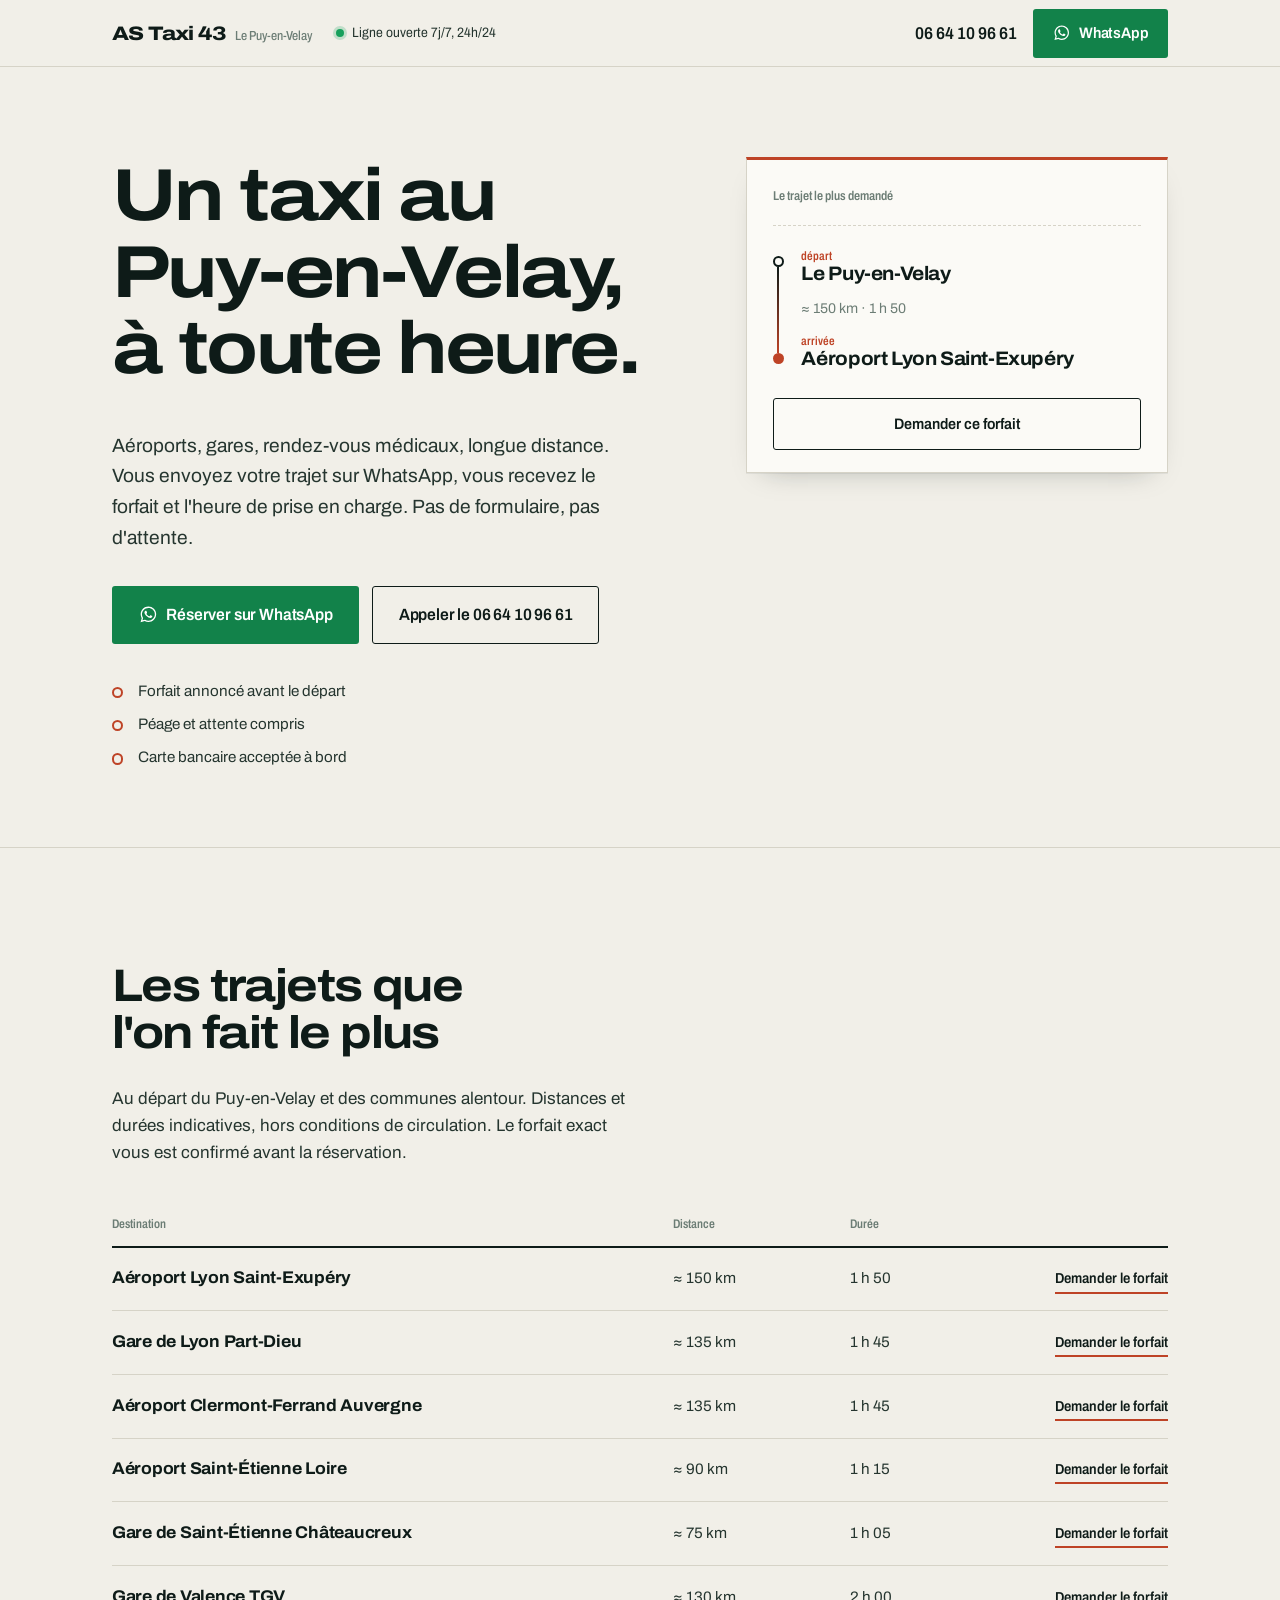
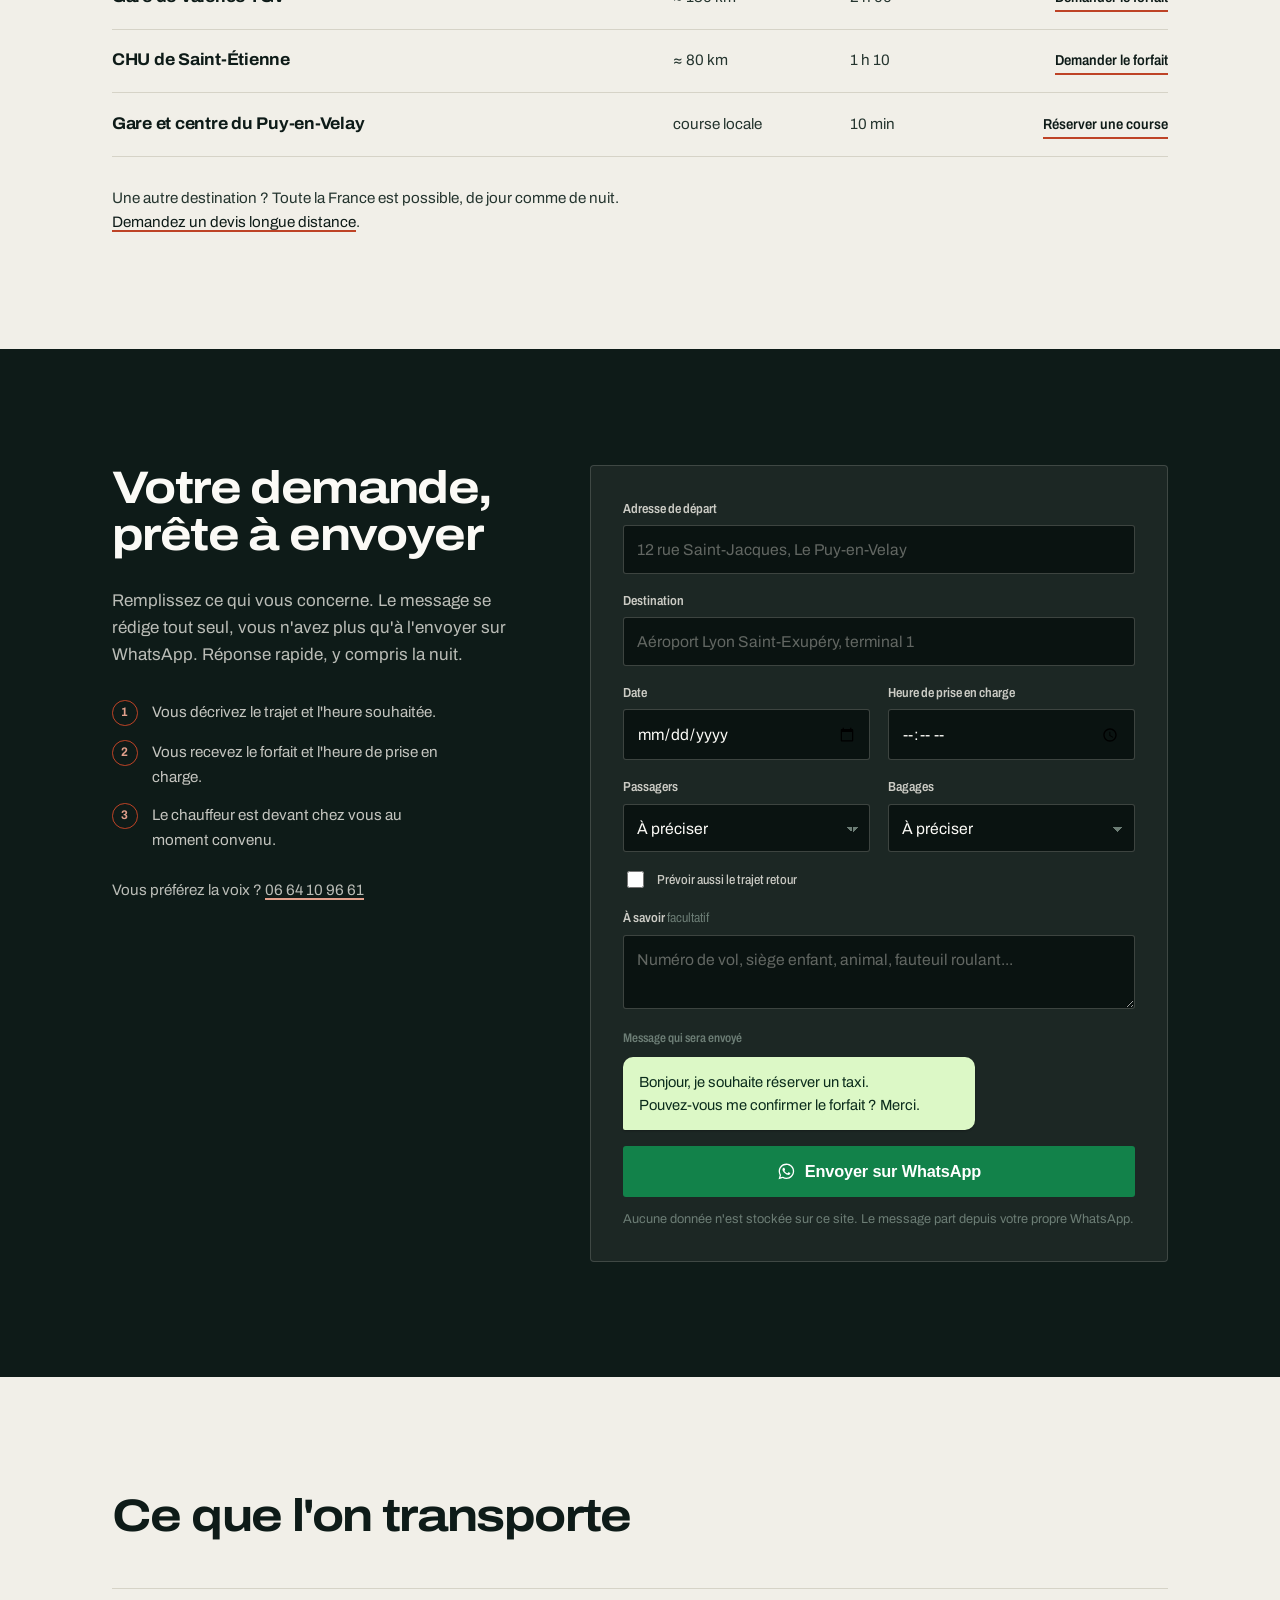
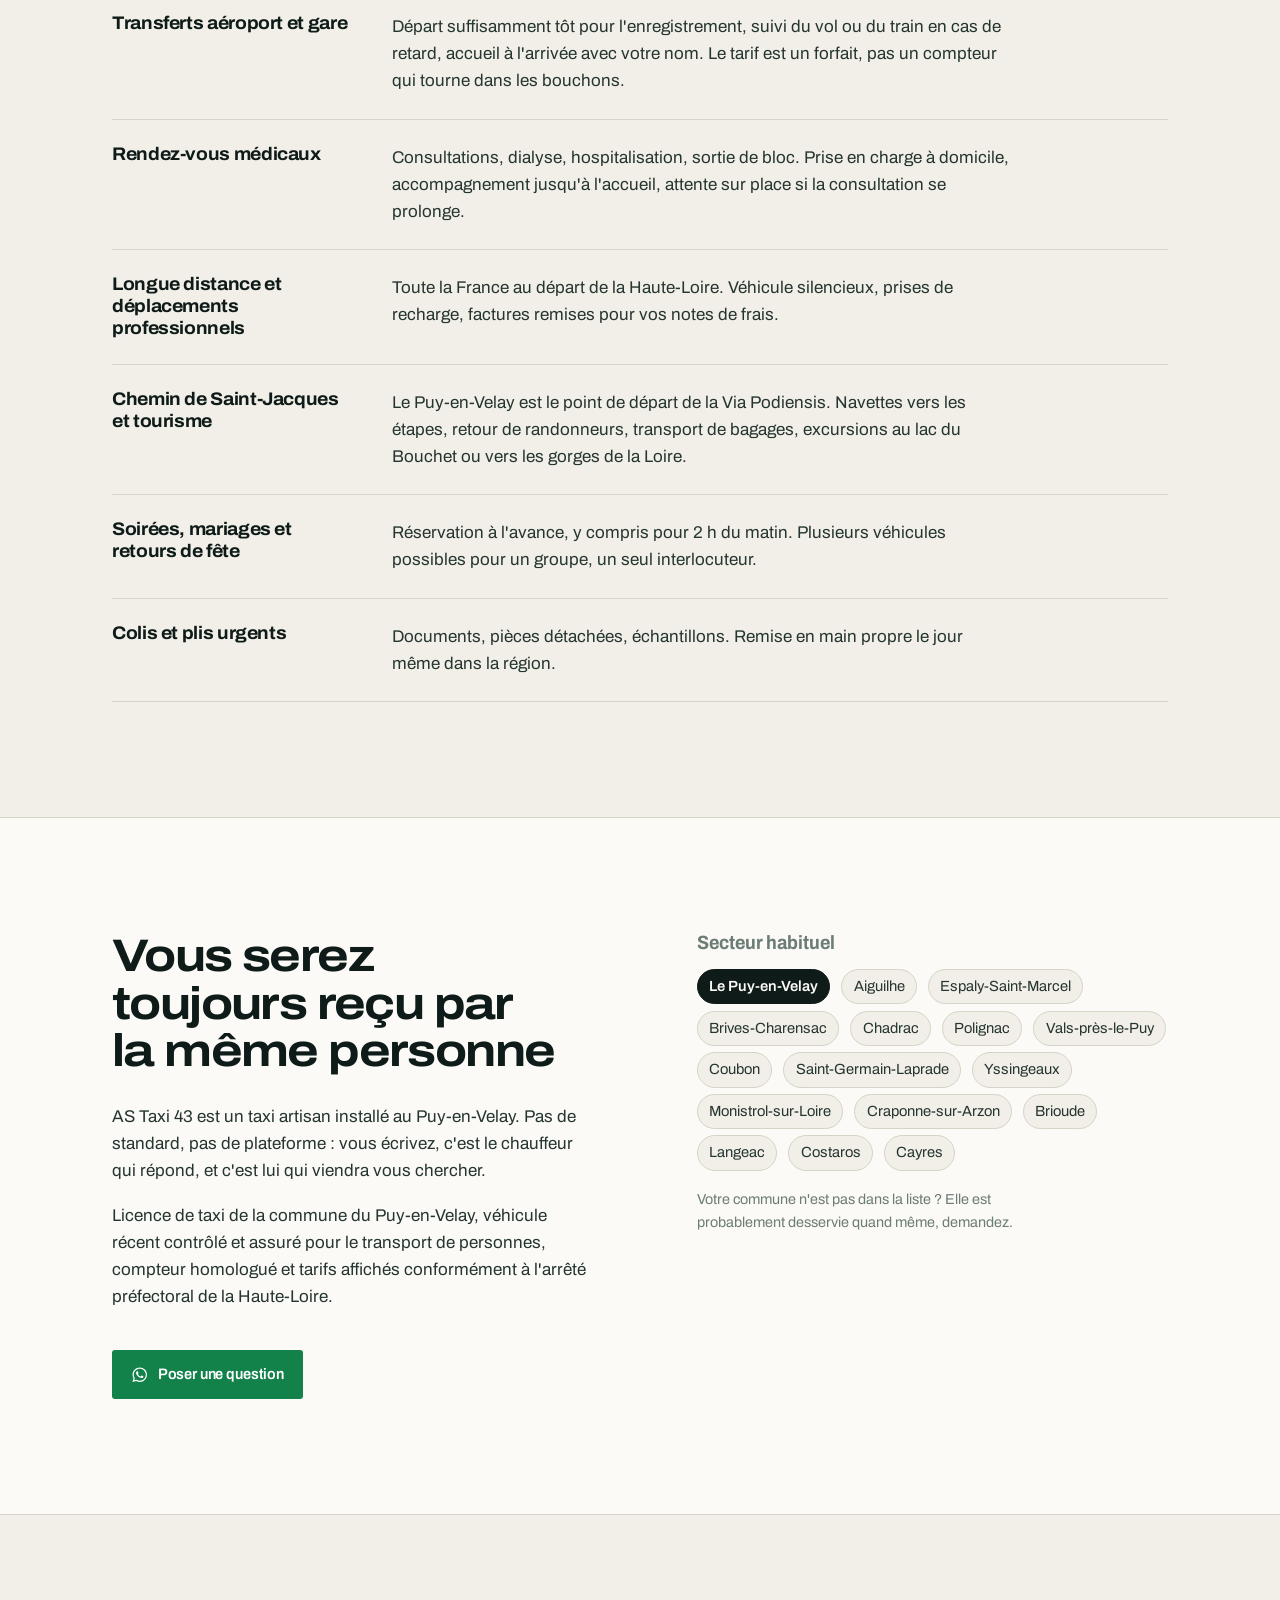
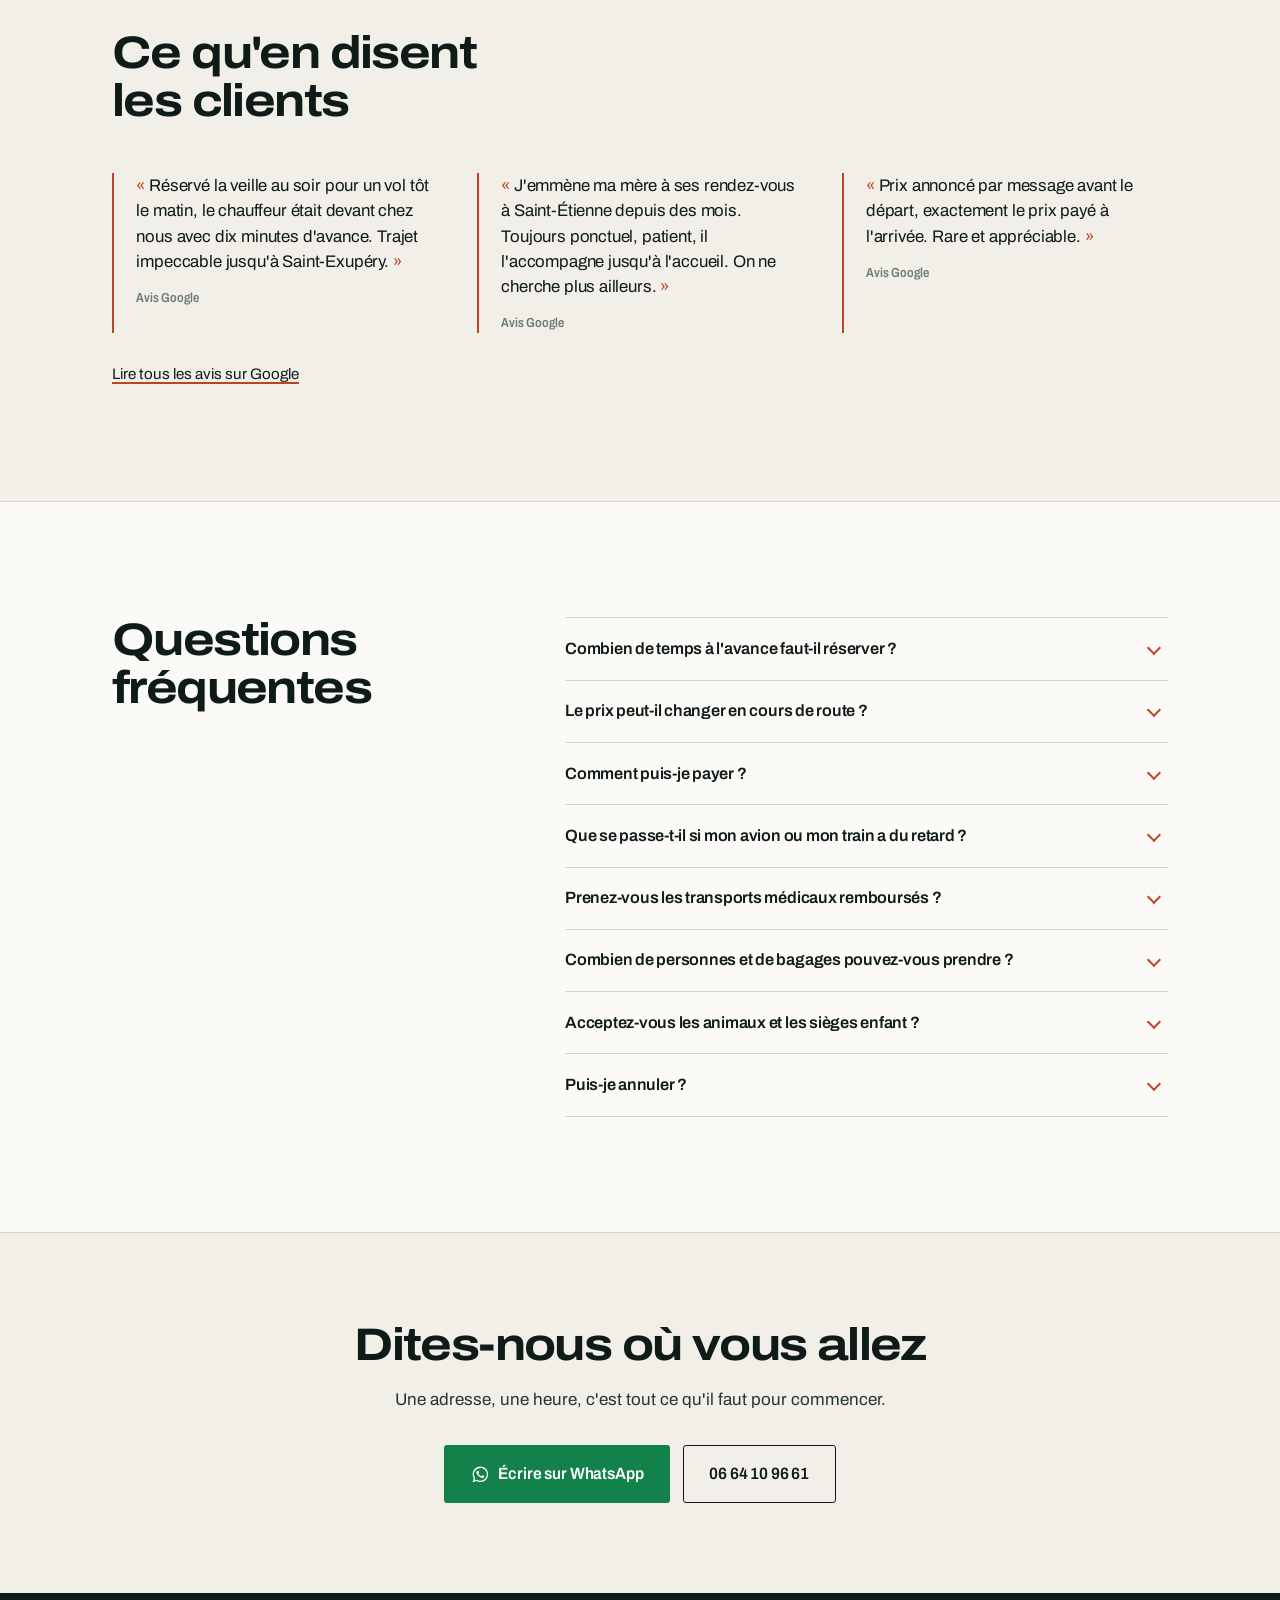
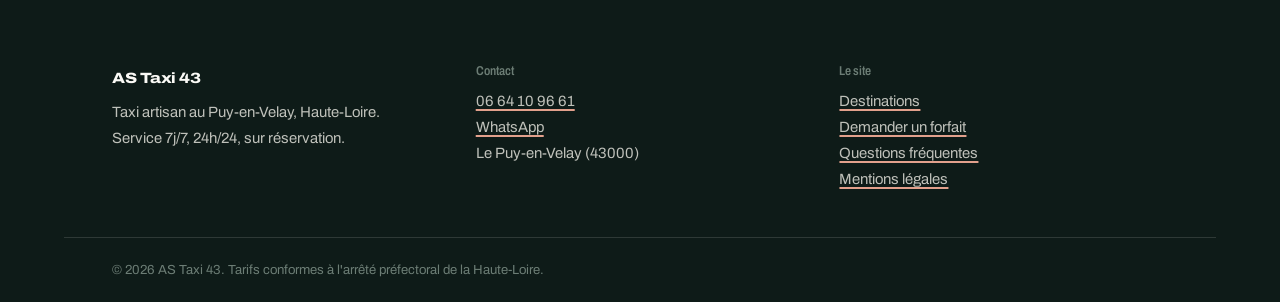
==== index.html @ d82f571a "Landing page AS Taxi 43, réservation WhatsApp Page statique unique en français pour un taxi artisan " ====
<!doctype html>
<html lang="fr">
<head>
<meta charset="utf-8">
<meta name="viewport" content="width=device-width, initial-scale=1">
<title>AS Taxi 43 · Taxi au Puy-en-Velay 7j/7 · Aéroports, gares, longue distance</title>
<meta name="description" content="Taxi au Puy-en-Velay et en Haute-Loire, 7j/7 24h/24. Transferts aéroport Lyon Saint-Exupéry et Clermont, gares, rendez-vous médicaux, longue distance. Forfait annoncé avant le départ. Réservation sur WhatsApp au 06 64 10 96 61.">
<link rel="canonical" href="https://lucaszimmermann.github.io/as-taxi-43/">
<meta name="theme-color" content="#101C1A">
<meta name="robots" content="index,follow">
<meta name="geo.region" content="FR-43">
<meta name="geo.placename" content="Le Puy-en-Velay">

<meta property="og:type" content="website">
<meta property="og:locale" content="fr_FR">
<meta property="og:site_name" content="AS Taxi 43">
<meta property="og:title" content="AS Taxi 43 · Taxi au Puy-en-Velay, 7j/7, jour et nuit">
<meta property="og:description" content="Aéroports, gares, rendez-vous médicaux, longue distance. Forfait annoncé avant le départ, réponse sur WhatsApp en quelques minutes.">
<meta property="og:url" content="https://lucaszimmermann.github.io/as-taxi-43/">
<meta property="og:image" content="https://lucaszimmermann.github.io/as-taxi-43/assets/og.png">
<meta name="twitter:card" content="summary_large_image">

<link rel="icon" href="assets/favicon.svg" type="image/svg+xml">
<link rel="apple-touch-icon" href="assets/favicon.svg">

<link rel="preconnect" href="https://fonts.googleapis.com">
<link rel="preconnect" href="https://fonts.gstatic.com" crossorigin>
<link href="https://fonts.googleapis.com/css2?family=Archivo:ital,wdth,wght@0,62..125,300..800;1,62..125,300..800&display=swap" rel="stylesheet">
<link rel="stylesheet" href="styles.css">
</head>
<body>
<a class="skip" href="#principal">Aller au contenu</a>

<header class="bandeau">
  <div class="enveloppe bandeau__grille">
    <a class="marque" href="#principal">
      <span class="marque__nom">AS&nbsp;Taxi&nbsp;43</span>
      <span class="marque__lieu">Le Puy-en-Velay</span>
    </a>
    <p class="bandeau__dispo"><span class="pastille" aria-hidden="true"></span>Ligne ouverte 7j/7, 24h/24</p>
    <nav class="bandeau__liens" aria-label="Raccourcis">
      <a class="lien-tel" href="tel:+33664109661">06&nbsp;64&nbsp;10&nbsp;96&nbsp;61</a>
      <a class="bouton bouton--whats" data-wa="Bonjour, je souhaite réserver un taxi au départ du Puy-en-Velay." href="https://wa.me/33664109661">
        <svg class="ico-wa" viewBox="0 0 24 24" aria-hidden="true"><path d="M12.04 2C6.58 2 2.13 6.45 2.13 11.91c0 1.75.46 3.46 1.32 4.96L2 22l5.25-1.38a9.9 9.9 0 0 0 4.79 1.22h.01c5.46 0 9.91-4.45 9.91-9.91 0-2.65-1.03-5.14-2.9-7.01A9.82 9.82 0 0 0 12.04 2Zm0 18.15h-.01a8.2 8.2 0 0 1-4.19-1.15l-.3-.18-3.12.82.83-3.04-.2-.31a8.2 8.2 0 0 1-1.26-4.38c0-4.54 3.7-8.23 8.25-8.23 2.2 0 4.27.86 5.83 2.41a8.19 8.19 0 0 1 2.41 5.83c0 4.54-3.7 8.23-8.24 8.23Zm4.52-6.16c-.25-.13-1.47-.72-1.69-.8-.23-.09-.39-.13-.56.12-.16.25-.64.8-.79.97-.14.16-.29.19-.54.06-.25-.12-1.05-.39-2-1.23a7.5 7.5 0 0 1-1.38-1.72c-.15-.25-.02-.38.11-.5.11-.11.25-.29.37-.44.13-.15.17-.25.25-.42.08-.16.04-.31-.02-.44-.06-.12-.56-1.35-.77-1.85-.2-.48-.41-.42-.56-.43h-.48c-.16 0-.43.06-.65.31-.23.25-.86.84-.86 2.05s.88 2.38 1 2.54c.12.17 1.73 2.64 4.19 3.7.59.26 1.04.41 1.4.52.59.19 1.12.16 1.54.1.47-.07 1.47-.6 1.67-1.18.21-.58.21-1.07.15-1.18-.06-.11-.23-.17-.48-.29Z"/></svg>
        WhatsApp
      </a>
    </nav>
  </div>
</header>

<main id="principal">

  <!-- ══ Hero ══ -->
  <section class="hero">
    <div class="enveloppe hero__grille">
      <div class="hero__texte">
        <h1>Un taxi au Puy-en-Velay,<br>à toute heure.</h1>
        <p class="hero__accroche">
          Aéroports, gares, rendez-vous médicaux, longue distance. Vous envoyez votre trajet
          sur WhatsApp, vous recevez le forfait et l'heure de prise en charge. Pas de formulaire,
          pas d'attente.
        </p>
        <div class="hero__actions">
          <a class="bouton bouton--whats bouton--grand" data-wa="Bonjour, je souhaite réserver un taxi au départ du Puy-en-Velay." href="https://wa.me/33664109661">
            <svg class="ico-wa" viewBox="0 0 24 24" aria-hidden="true"><use href="#wa"/></svg>
            Réserver sur WhatsApp
          </a>
          <a class="bouton bouton--creux bouton--grand" href="tel:+33664109661">Appeler le 06 64 10 96 61</a>
        </div>
        <ul class="garanties">
          <li>Forfait annoncé avant le départ</li>
          <li>Péage et attente compris</li>
          <li>Carte bancaire acceptée à bord</li>
        </ul>
      </div>

      <figure class="fiche" aria-label="Exemples de trajets au départ du Puy-en-Velay">
        <figcaption class="fiche__entete">Le trajet le plus demandé</figcaption>
        <div class="itineraire">
          <div class="itineraire__ligne" aria-hidden="true">
            <span class="noeud noeud--depart"></span>
            <span class="trace"></span>
            <span class="noeud noeud--arrivee"></span>
          </div>
          <div class="itineraire__texte">
            <p class="etape"><span class="etape__role">départ</span><span class="etape__lieu">Le Puy-en-Velay</span></p>
            <p class="etape etape--mesure" id="fiche-mesure">≈ 150 km · 1 h 50</p>
            <p class="etape"><span class="etape__role">arrivée</span><span class="etape__lieu" id="fiche-arrivee">Aéroport Lyon Saint-Exupéry</span></p>
          </div>
        </div>
        <a class="fiche__action" id="fiche-cta" data-wa="Bonjour, je souhaite un forfait taxi : Le Puy-en-Velay vers Aéroport Lyon Saint-Exupéry." href="https://wa.me/33664109661">Demander ce forfait</a>
      </figure>
    </div>
  </section>

  <!-- ══ Destinations ══ -->
  <section class="section section--destinations" id="destinations">
    <div class="enveloppe">
      <div class="section__entete">
        <h2>Les trajets que l'on fait le plus</h2>
        <p>Au départ du Puy-en-Velay et des communes alentour. Distances et durées indicatives, hors conditions de circulation. Le forfait exact vous est confirmé avant la réservation.</p>
      </div>

      <table class="tarifs">
        <caption class="visuellement-cache">Destinations desservies, distance, durée et demande de forfait</caption>
        <thead>
          <tr><th scope="col">Destination</th><th scope="col">Distance</th><th scope="col">Durée</th><th scope="col"><span class="visuellement-cache">Réserver</span></th></tr>
        </thead>
        <tbody>
          <tr><th scope="row">Aéroport Lyon Saint-Exupéry</th><td>≈ 150 km</td><td>1 h 50</td><td><a class="lien-forfait" data-wa="Bonjour, je souhaite un forfait taxi : Le Puy-en-Velay vers Aéroport Lyon Saint-Exupéry." href="https://wa.me/33664109661">Demander le forfait</a></td></tr>
          <tr><th scope="row">Gare de Lyon Part-Dieu</th><td>≈ 135 km</td><td>1 h 45</td><td><a class="lien-forfait" data-wa="Bonjour, je souhaite un forfait taxi : Le Puy-en-Velay vers Gare de Lyon Part-Dieu." href="https://wa.me/33664109661">Demander le forfait</a></td></tr>
          <tr><th scope="row">Aéroport Clermont-Ferrand Auvergne</th><td>≈ 135 km</td><td>1 h 45</td><td><a class="lien-forfait" data-wa="Bonjour, je souhaite un forfait taxi : Le Puy-en-Velay vers Aéroport Clermont-Ferrand Auvergne." href="https://wa.me/33664109661">Demander le forfait</a></td></tr>
          <tr><th scope="row">Aéroport Saint-Étienne Loire</th><td>≈ 90 km</td><td>1 h 15</td><td><a class="lien-forfait" data-wa="Bonjour, je souhaite un forfait taxi : Le Puy-en-Velay vers Aéroport Saint-Étienne Loire." href="https://wa.me/33664109661">Demander le forfait</a></td></tr>
          <tr><th scope="row">Gare de Saint-Étienne Châteaucreux</th><td>≈ 75 km</td><td>1 h 05</td><td><a class="lien-forfait" data-wa="Bonjour, je souhaite un forfait taxi : Le Puy-en-Velay vers Gare de Saint-Étienne Châteaucreux." href="https://wa.me/33664109661">Demander le forfait</a></td></tr>
          <tr><th scope="row">Gare de Valence TGV</th><td>≈ 130 km</td><td>2 h 00</td><td><a class="lien-forfait" data-wa="Bonjour, je souhaite un forfait taxi : Le Puy-en-Velay vers Gare de Valence TGV." href="https://wa.me/33664109661">Demander le forfait</a></td></tr>
          <tr><th scope="row">CHU de Saint-Étienne</th><td>≈ 80 km</td><td>1 h 10</td><td><a class="lien-forfait" data-wa="Bonjour, je souhaite un forfait taxi : Le Puy-en-Velay vers le CHU de Saint-Étienne." href="https://wa.me/33664109661">Demander le forfait</a></td></tr>
          <tr><th scope="row">Gare et centre du Puy-en-Velay</th><td>course locale</td><td>10 min</td><td><a class="lien-forfait" data-wa="Bonjour, je souhaite un taxi pour une course dans Le Puy-en-Velay." href="https://wa.me/33664109661">Réserver une course</a></td></tr>
        </tbody>
      </table>

      <p class="note">Une autre destination ? Toute la France est possible, de jour comme de nuit.
        <a class="lien-texte" data-wa="Bonjour, je souhaite un devis pour un trajet longue distance au départ du Puy-en-Velay." href="https://wa.me/33664109661">Demandez un devis longue distance</a>.
      </p>
    </div>
  </section>

  <!-- ══ Devis WhatsApp ══ -->
  <section class="section section--devis" id="devis">
    <div class="enveloppe devis__grille">
      <div class="devis__intro">
        <h2>Votre demande, prête à envoyer</h2>
        <p>Remplissez ce qui vous concerne. Le message se rédige tout seul, vous n'avez plus qu'à l'envoyer sur WhatsApp. Réponse rapide, y compris la nuit.</p>
        <ol class="etapes">
          <li><span class="etapes__rang">1</span>Vous décrivez le trajet et l'heure souhaitée.</li>
          <li><span class="etapes__rang">2</span>Vous recevez le forfait et l'heure de prise en charge.</li>
          <li><span class="etapes__rang">3</span>Le chauffeur est devant chez vous au moment convenu.</li>
        </ol>
        <p class="devis__replique">Vous préférez la voix ? <a class="lien-texte lien-texte--clair" href="tel:+33664109661">06 64 10 96 61</a></p>
      </div>

      <form class="devis" id="devis-form" novalidate>
        <div class="champ">
          <label for="depart">Adresse de départ</label>
          <input id="depart" name="depart" type="text" autocomplete="street-address" placeholder="12 rue Saint-Jacques, Le Puy-en-Velay">
        </div>
        <div class="champ">
          <label for="arrivee">Destination</label>
          <input id="arrivee" name="arrivee" type="text" placeholder="Aéroport Lyon Saint-Exupéry, terminal 1">
        </div>
        <div class="champ champ--moitie">
          <label for="date">Date</label>
          <input id="date" name="date" type="date">
        </div>
        <div class="champ champ--moitie">
          <label for="heure">Heure de prise en charge</label>
          <input id="heure" name="heure" type="time">
        </div>
        <div class="champ champ--moitie">
          <label for="passagers">Passagers</label>
          <select id="passagers" name="passagers">
            <option value="">À préciser</option>
            <option>1</option><option>2</option><option>3</option>
            <option>4</option><option>5</option><option>6</option><option>7 et plus</option>
          </select>
        </div>
        <div class="champ champ--moitie">
          <label for="bagages">Bagages</label>
          <select id="bagages" name="bagages">
            <option value="">À préciser</option>
            <option>Aucun</option>
            <option>1 à 2 valises</option>
            <option>3 valises ou plus</option>
            <option>Bagages volumineux</option>
          </select>
        </div>
        <div class="champ champ--case">
          <input id="retour" name="retour" type="checkbox">
          <label for="retour">Prévoir aussi le trajet retour</label>
        </div>
        <div class="champ">
          <label for="notes">À savoir <span class="champ__aide">facultatif</span></label>
          <textarea id="notes" name="notes" rows="2" placeholder="Numéro de vol, siège enfant, animal, fauteuil roulant..."></textarea>
        </div>

        <div class="apercu" aria-live="polite">
          <p class="apercu__titre">Message qui sera envoyé</p>
          <p class="bulle" id="apercu-texte"></p>
        </div>

        <button class="bouton bouton--whats bouton--grand bouton--pleine" type="submit">
          <svg class="ico-wa" viewBox="0 0 24 24" aria-hidden="true"><use href="#wa"/></svg>
          Envoyer sur WhatsApp
        </button>
        <p class="devis__mention">Aucune donnée n'est stockée sur ce site. Le message part depuis votre propre WhatsApp.</p>
      </form>
    </div>
  </section>

  <!-- ══ Services ══ -->
  <section class="section section--services" id="services">
    <div class="enveloppe">
      <div class="section__entete">
        <h2>Ce que l'on transporte</h2>
      </div>
      <dl class="services">
        <div class="service">
          <dt>Transferts aéroport et gare</dt>
          <dd>Départ suffisamment tôt pour l'enregistrement, suivi du vol ou du train en cas de retard, accueil à l'arrivée avec votre nom. Le tarif est un forfait, pas un compteur qui tourne dans les bouchons.</dd>
        </div>
        <div class="service">
          <dt>Rendez-vous médicaux</dt>
          <dd>Consultations, dialyse, hospitalisation, sortie de bloc. Prise en charge à domicile, accompagnement jusqu'à l'accueil, attente sur place si la consultation se prolonge.</dd>
        </div>
        <div class="service">
          <dt>Longue distance et déplacements professionnels</dt>
          <dd>Toute la France au départ de la Haute-Loire. Véhicule silencieux, prises de recharge, factures remises pour vos notes de frais.</dd>
        </div>
        <div class="service">
          <dt>Chemin de Saint-Jacques et tourisme</dt>
          <dd>Le Puy-en-Velay est le point de départ de la Via Podiensis. Navettes vers les étapes, retour de randonneurs, transport de bagages, excursions au lac du Bouchet ou vers les gorges de la Loire.</dd>
        </div>
        <div class="service">
          <dt>Soirées, mariages et retours de fête</dt>
          <dd>Réservation à l'avance, y compris pour 2 h du matin. Plusieurs véhicules possibles pour un groupe, un seul interlocuteur.</dd>
        </div>
        <div class="service">
          <dt>Colis et plis urgents</dt>
          <dd>Documents, pièces détachées, échantillons. Remise en main propre le jour même dans la région.</dd>
        </div>
      </dl>
    </div>
  </section>

  <!-- ══ Chauffeur + zone ══ -->
  <section class="section section--chauffeur" id="chauffeur">
    <div class="enveloppe chauffeur__grille">
      <div class="chauffeur__mot">
        <h2>Vous serez toujours reçu par la même personne</h2>
        <p>AS Taxi 43 est un taxi artisan installé au Puy-en-Velay. Pas de standard, pas de plateforme :
          vous écrivez, c'est le chauffeur qui répond, et c'est lui qui viendra vous chercher.</p>
        <p>Licence de taxi de la commune du Puy-en-Velay, véhicule récent contrôlé et assuré pour le transport de personnes,
          compteur homologué et tarifs affichés conformément à l'arrêté préfectoral de la Haute-Loire.</p>
        <a class="bouton bouton--whats" data-wa="Bonjour, j'aurais une question avant de réserver." href="https://wa.me/33664109661">
          <svg class="ico-wa" viewBox="0 0 24 24" aria-hidden="true"><use href="#wa"/></svg>
          Poser une question
        </a>
      </div>

      <div class="zone">
        <h3>Secteur habituel</h3>
        <ul class="communes">
          <li class="communes__pivot">Le Puy-en-Velay</li>
          <li>Aiguilhe</li><li>Espaly-Saint-Marcel</li><li>Brives-Charensac</li>
          <li>Chadrac</li><li>Polignac</li><li>Vals-près-le-Puy</li>
          <li>Coubon</li><li>Saint-Germain-Laprade</li><li>Yssingeaux</li>
          <li>Monistrol-sur-Loire</li><li>Craponne-sur-Arzon</li><li>Brioude</li>
          <li>Langeac</li><li>Costaros</li><li>Cayres</li>
        </ul>
        <p class="zone__note">Votre commune n'est pas dans la liste ? Elle est probablement desservie quand même, demandez.</p>
      </div>
    </div>
  </section>

  <!-- ══ Avis ══ -->
  <section class="section section--avis" id="avis">
    <div class="enveloppe">
      <div class="section__entete">
        <h2>Ce qu'en disent les clients</h2>
      </div>
      <!-- À REMPLACER : recopiez ici de vrais avis Google, mot pour mot, avec le prénom de l'auteur. -->
      <ul class="avis">
        <li class="avis__item">
          <blockquote>Réservé la veille au soir pour un vol tôt le matin, le chauffeur était devant chez nous avec dix minutes d'avance. Trajet impeccable jusqu'à Saint-Exupéry.</blockquote>
          <p class="avis__auteur">Avis Google</p>
        </li>
        <li class="avis__item">
          <blockquote>J'emmène ma mère à ses rendez-vous à Saint-Étienne depuis des mois. Toujours ponctuel, patient, il l'accompagne jusqu'à l'accueil. On ne cherche plus ailleurs.</blockquote>
          <p class="avis__auteur">Avis Google</p>
        </li>
        <li class="avis__item">
          <blockquote>Prix annoncé par message avant le départ, exactement le prix payé à l'arrivée. Rare et appréciable.</blockquote>
          <p class="avis__auteur">Avis Google</p>
        </li>
      </ul>
      <p class="note"><a class="lien-texte" href="https://share.google/oMdZhiITsTTqh6jWc" rel="noopener">Lire tous les avis sur Google</a></p>
    </div>
  </section>

  <!-- ══ FAQ ══ -->
  <section class="section section--faq" id="faq">
    <div class="enveloppe faq__grille">
      <div class="section__entete">
        <h2>Questions fréquentes</h2>
      </div>
      <div class="faq">
        <details>
          <summary>Combien de temps à l'avance faut-il réserver ?</summary>
          <p>Pour une course locale, souvent quelques minutes suffisent. Pour un aéroport, une gare ou un départ avant 6 h, réservez la veille : cela garantit le véhicule et permet de caler l'heure de départ sur votre vol.</p>
        </details>
        <details>
          <summary>Le prix peut-il changer en cours de route ?</summary>
          <p>Non. Le forfait annoncé avant le départ comprend le trajet, les péages et l'approche. Seul un changement de destination demandé pendant la course modifie le montant, et il vous est annoncé sur le moment.</p>
        </details>
        <details>
          <summary>Comment puis-je payer ?</summary>
          <p>Carte bancaire à bord, espèces ou virement. Une facture vous est remise sur simple demande, au nom de votre entreprise si besoin.</p>
        </details>
        <details>
          <summary>Que se passe-t-il si mon avion ou mon train a du retard ?</summary>
          <p>Donnez votre numéro de vol ou de train au moment de la réservation. L'horaire réel est suivi et la prise en charge est décalée sans frais supplémentaires.</p>
        </details>
        <details>
          <summary>Prenez-vous les transports médicaux remboursés ?</summary>
          <!-- À VÉRIFIER : ne conservez ce bloc que si vous êtes bien conventionné CPAM. -->
          <p>Les trajets sur prescription médicale sont assurés. Préparez votre bon de transport et votre carte Vitale, ils sont récupérés au moment de la prise en charge.</p>
        </details>
        <details>
          <summary>Combien de personnes et de bagages pouvez-vous prendre ?</summary>
          <p>Jusqu'à 4 passagers avec leurs valises dans le véhicule habituel. Au-delà, un second véhicule est organisé : indiquez le nombre exact de personnes dans votre message.</p>
        </details>
        <details>
          <summary>Acceptez-vous les animaux et les sièges enfant ?</summary>
          <p>Oui pour les deux. Signalez-le à la réservation pour que le siège adapté soit installé avant votre prise en charge.</p>
        </details>
        <details>
          <summary>Puis-je annuler ?</summary>
          <p>Oui, sans frais, tant que le véhicule n'est pas parti vous chercher. Un message sur WhatsApp suffit.</p>
        </details>
      </div>
    </div>
  </section>

  <!-- ══ Rappel final ══ -->
  <section class="section section--final">
    <div class="enveloppe final">
      <h2>Dites-nous où vous allez</h2>
      <p>Une adresse, une heure, c'est tout ce qu'il faut pour commencer.</p>
      <div class="hero__actions hero__actions--centre">
        <a class="bouton bouton--whats bouton--grand" data-wa="Bonjour, je souhaite réserver un taxi au départ du Puy-en-Velay." href="https://wa.me/33664109661">
          <svg class="ico-wa" viewBox="0 0 24 24" aria-hidden="true"><use href="#wa"/></svg>
          Écrire sur WhatsApp
        </a>
        <a class="bouton bouton--creux bouton--grand" href="tel:+33664109661">06 64 10 96 61</a>
      </div>
    </div>
  </section>
</main>

<footer class="pied">
  <div class="enveloppe pied__grille">
    <div>
      <p class="marque__nom marque__nom--pied">AS Taxi 43</p>
      <p>Taxi artisan au Puy-en-Velay, Haute-Loire.<br>Service 7j/7, 24h/24, sur réservation.</p>
    </div>
    <div>
      <h2 class="pied__titre">Contact</h2>
      <p>
        <a class="lien-texte lien-texte--clair" href="tel:+33664109661">06 64 10 96 61</a><br>
        <a class="lien-texte lien-texte--clair" data-wa="Bonjour, je souhaite réserver un taxi au départ du Puy-en-Velay." href="https://wa.me/33664109661">WhatsApp</a><br>
        <!-- À COMPLÉTER : adresse de stationnement exacte -->
        Le Puy-en-Velay (43000)
      </p>
    </div>
    <div>
      <h2 class="pied__titre">Le site</h2>
      <p>
        <a class="lien-texte lien-texte--clair" href="#destinations">Destinations</a><br>
        <a class="lien-texte lien-texte--clair" href="#devis">Demander un forfait</a><br>
        <a class="lien-texte lien-texte--clair" href="#faq">Questions fréquentes</a><br>
        <a class="lien-texte lien-texte--clair" href="mentions-legales.html">Mentions légales</a>
      </p>
    </div>
  </div>
  <div class="enveloppe pied__bas">
    <p>© <span id="annee">2026</span> AS Taxi 43. Tarifs conformes à l'arrêté préfectoral de la Haute-Loire.</p>
  </div>
</footer>

<div class="barre-mobile">
  <a class="barre-mobile__action barre-mobile__action--tel" href="tel:+33664109661">Appeler</a>
  <a class="barre-mobile__action barre-mobile__action--wa" data-wa="Bonjour, je souhaite réserver un taxi au départ du Puy-en-Velay." href="https://wa.me/33664109661">
    <svg class="ico-wa" viewBox="0 0 24 24" aria-hidden="true"><use href="#wa"/></svg>
    Réserver sur WhatsApp
  </a>
</div>

<svg width="0" height="0" style="position:absolute" aria-hidden="true" focusable="false"><symbol id="wa" viewBox="0 0 24 24"><path d="M12.04 2C6.58 2 2.13 6.45 2.13 11.91c0 1.75.46 3.46 1.32 4.96L2 22l5.25-1.38a9.9 9.9 0 0 0 4.79 1.22h.01c5.46 0 9.91-4.45 9.91-9.91 0-2.65-1.03-5.14-2.9-7.01A9.82 9.82 0 0 0 12.04 2Zm0 18.15h-.01a8.2 8.2 0 0 1-4.19-1.15l-.3-.18-3.12.82.83-3.04-.2-.31a8.2 8.2 0 0 1-1.26-4.38c0-4.54 3.7-8.23 8.25-8.23 2.2 0 4.27.86 5.83 2.41a8.19 8.19 0 0 1 2.41 5.83c0 4.54-3.7 8.23-8.24 8.23Zm4.52-6.16c-.25-.13-1.47-.72-1.69-.8-.23-.09-.39-.13-.56.12-.16.25-.64.8-.79.97-.14.16-.29.19-.54.06-.25-.12-1.05-.39-2-1.23a7.5 7.5 0 0 1-1.38-1.72c-.15-.25-.02-.38.11-.5.11-.11.25-.29.37-.44.13-.15.17-.25.25-.42.08-.16.04-.31-.02-.44-.06-.12-.56-1.35-.77-1.85-.2-.48-.41-.42-.56-.43h-.48c-.16 0-.43.06-.65.31-.23.25-.86.84-.86 2.05s.88 2.38 1 2.54c.12.17 1.73 2.64 4.19 3.7.59.26 1.04.41 1.4.52.59.19 1.12.16 1.54.1.47-.07 1.47-.6 1.67-1.18.21-.58.21-1.07.15-1.18-.06-.11-.23-.17-.48-.29Z"/></symbol></svg>

<script src="script.js" defer></script>
<script type="application/ld+json">
{
  "@context": "https://schema.org",
  "@type": "TaxiService",
  "name": "AS Taxi 43",
  "description": "Taxi artisan au Puy-en-Velay. Transferts aéroport et gare, transport médical, longue distance, 7j/7 24h/24.",
  "telephone": "+33664109661",
  "url": "https://lucaszimmermann.github.io/as-taxi-43/",
  "priceRange": "€€",
  "image": "https://lucaszimmermann.github.io/as-taxi-43/assets/og.png",
  "address": {
    "@type": "PostalAddress",
    "addressLocality": "Le Puy-en-Velay",
    "postalCode": "43000",
    "addressRegion": "Haute-Loire",
    "addressCountry": "FR"
  },
  "geo": { "@type": "GeoCoordinates", "latitude": 45.0431, "longitude": 3.8853 },
  "openingHoursSpecification": [{
    "@type": "OpeningHoursSpecification",
    "dayOfWeek": ["Monday","Tuesday","Wednesday","Thursday","Friday","Saturday","Sunday"],
    "opens": "00:00", "closes": "23:59"
  }],
  "areaServed": [
    { "@type": "City", "name": "Le Puy-en-Velay" },
    { "@type": "AdministrativeArea", "name": "Haute-Loire" }
  ],
  "availableChannel": {
    "@type": "ServiceChannel",
    "serviceUrl": "https://wa.me/33664109661",
    "servicePhone": { "@type": "ContactPoint", "telephone": "+33664109661", "contactType": "reservations" }
  }
}
</script>
<script type="application/ld+json">
{
  "@context": "https://schema.org",
  "@type": "FAQPage",
  "mainEntity": [
    { "@type": "Question", "name": "Combien de temps à l'avance faut-il réserver ?", "acceptedAnswer": { "@type": "Answer", "text": "Pour une course locale, quelques minutes suffisent souvent. Pour un aéroport, une gare ou un départ avant 6 h, réservez la veille." } },
    { "@type": "Question", "name": "Le prix peut-il changer en cours de route ?", "acceptedAnswer": { "@type": "Answer", "text": "Non. Le forfait annoncé avant le départ comprend le trajet, les péages et l'approche." } },
    { "@type": "Question", "name": "Comment puis-je payer ?", "acceptedAnswer": { "@type": "Answer", "text": "Carte bancaire à bord, espèces ou virement, avec facture sur demande." } },
    { "@type": "Question", "name": "Que se passe-t-il si mon avion ou mon train a du retard ?", "acceptedAnswer": { "@type": "Answer", "text": "L'horaire réel du vol ou du train est suivi et la prise en charge est décalée sans frais supplémentaires." } },
    { "@type": "Question", "name": "Combien de personnes et de bagages pouvez-vous prendre ?", "acceptedAnswer": { "@type": "Answer", "text": "Jusqu'à 4 passagers avec leurs valises. Au-delà, un second véhicule est organisé." } }
  ]
}
</script>
</body>
</html>
---- styles.css ----
/* ══════════════════════════════════════════════════════════
   AS Taxi 43 — feuille de style unique
   Palette : basalte du Velay, papier, rouge oxydé de la statue
   Typographie : Archivo variable, contraste de chasse
   ══════════════════════════════════════════════════════════ */

:root {
  --nuit:    #0E1B18;
  --ardoise: #25352F;
  --brume:   #6C7D75;
  --trait:   #D6D3C7;
  --jour:    #F1EFE8;
  --craie:   #FBFAF6;
  --lave:    #BE4326;
  --lave-clair: #E2A08C;
  --whats:   #12824A;
  --whats-vif: #16A05B;

  --enveloppe: 72rem;
  --marge: clamp(1.25rem, 5vw, 3rem);
  --rythme: clamp(4rem, 9vw, 7.5rem);

  --serre: -0.035em;
  --ombre-douce: 0 1px 0 rgba(14,27,24,.06), 0 12px 28px -18px rgba(14,27,24,.35);
}

*, *::before, *::after { box-sizing: border-box; }

html { -webkit-text-size-adjust: 100%; scroll-behavior: smooth; }
@media (prefers-reduced-motion: reduce) { html { scroll-behavior: auto; } }

body {
  margin: 0;
  background: var(--jour);
  color: var(--nuit);
  font-family: 'Archivo', system-ui, -apple-system, 'Segoe UI', sans-serif;
  font-variation-settings: 'wdth' 100;
  font-size: clamp(1rem, 0.96rem + 0.2vw, 1.0625rem);
  line-height: 1.6;
  font-feature-settings: 'tnum' 0;
  padding-bottom: 0;
}

img, svg { max-width: 100%; }

h1, h2, h3 {
  font-variation-settings: 'wdth' 116;
  font-weight: 700;
  letter-spacing: var(--serre);
  line-height: 1.04;
  margin: 0 0 .6em;
  text-wrap: balance;
}
h1 { font-size: clamp(2.45rem, 1.3rem + 5.1vw, 4.6rem); }
h2 { font-size: clamp(1.8rem, 1.2rem + 2.4vw, 2.85rem); }
h3 { font-size: clamp(1.05rem, .95rem + .45vw, 1.2rem); font-variation-settings: 'wdth' 92; letter-spacing: 0; }
p  { margin: 0 0 1em; }
p:last-child { margin-bottom: 0; }

.enveloppe { width: min(100%, var(--enveloppe)); margin-inline: auto; padding-inline: var(--marge); }

.visuellement-cache {
  position: absolute; width: 1px; height: 1px; overflow: hidden;
  clip-path: inset(50%); white-space: nowrap;
}

.skip {
  position: absolute; left: .5rem; top: -4rem; z-index: 99;
  background: var(--nuit); color: var(--craie);
  padding: .65rem 1rem; border-radius: 2px; text-decoration: none;
  transition: top .15s;
}
.skip:focus-visible { top: .5rem; }

:where(a, button, input, select, textarea, summary):focus-visible {
  outline: 2px solid var(--lave);
  outline-offset: 3px;
  border-radius: 2px;
}

/* ── Liens et boutons ────────────────────────────────────── */

.lien-texte {
  color: var(--nuit);
  text-decoration-color: var(--lave);
  text-decoration-thickness: 2px;
  text-underline-offset: .22em;
}
.lien-texte:hover { color: var(--lave); }
.lien-texte--clair { color: inherit; text-decoration-color: var(--lave-clair); }
.lien-texte--clair:hover { color: var(--lave-clair); }

.bouton {
  display: inline-flex; align-items: center; justify-content: center; gap: .55rem;
  font-variation-settings: 'wdth' 94;
  font-weight: 600; font-size: .95rem; letter-spacing: -.01em;
  padding: .72rem 1.15rem;
  border: 1.5px solid transparent; border-radius: 3px;
  text-decoration: none; cursor: pointer;
  transition: background-color .16s ease, color .16s ease, border-color .16s ease;
}
.bouton--grand { font-size: 1.02rem; padding: .95rem 1.6rem; }
.bouton--pleine { width: 100%; grid-column: 1 / -1; }

.bouton--whats { background: var(--whats); color: #fff; }
.bouton--whats:hover { background: #0D6B3C; }

.bouton--creux { background: transparent; color: var(--nuit); border-color: var(--nuit); }
.bouton--creux:hover { background: var(--nuit); color: var(--craie); }

.ico-wa { width: 1.15em; height: 1.15em; fill: currentColor; flex: none; }

/* ── Bandeau haut ────────────────────────────────────────── */

.bandeau {
  position: sticky; top: 0; z-index: 40;
  background: var(--jour);
  border-bottom: 1px solid var(--trait);
}
.bandeau__grille {
  display: flex; align-items: center; gap: 1.5rem;
  min-height: 4.15rem;
}
.marque { text-decoration: none; color: inherit; display: flex; align-items: baseline; gap: .55rem; }
.marque__nom {
  font-variation-settings: 'wdth' 118; font-weight: 800;
  font-size: 1.22rem; letter-spacing: -.03em;
}
.marque__lieu {
  font-variation-settings: 'wdth' 80; font-weight: 500;
  font-size: .82rem; color: var(--brume);
}
.bandeau__dispo {
  margin: 0 auto 0 0; display: flex; align-items: center; gap: .5rem;
  font-size: .85rem; font-variation-settings: 'wdth' 88; color: var(--ardoise);
}
.pastille {
  width: .5rem; height: .5rem; border-radius: 50%;
  background: var(--whats-vif);
  box-shadow: 0 0 0 3px color-mix(in srgb, var(--whats-vif) 22%, transparent);
}
.bandeau__liens { display: flex; align-items: center; gap: 1rem; }
.lien-tel {
  color: var(--nuit); text-decoration: none; font-weight: 600;
  font-variation-settings: 'wdth' 90; font-variant-numeric: tabular-nums;
}
.lien-tel:hover { color: var(--lave); }

@media (max-width: 62rem) { .bandeau__dispo { display: none; } .bandeau__grille { justify-content: space-between; } }
@media (max-width: 34rem) { .bandeau__liens .bouton--whats { display: none; } }

/* ── Hero ────────────────────────────────────────────────── */

.hero { padding: clamp(3rem, 7vw, 6rem) 0 clamp(3rem, 6vw, 5rem); }
.hero__grille {
  display: grid; gap: clamp(2.5rem, 5vw, 4.5rem);
  grid-template-columns: minmax(0, 1.15fr) minmax(0, .85fr);
  align-items: start;
}
@media (max-width: 58rem) { .hero__grille { grid-template-columns: 1fr; } }

.hero__texte h1 { max-width: 13ch; }
.hero__accroche {
  font-size: clamp(1.05rem, 1rem + .4vw, 1.2rem);
  max-width: 46ch; color: var(--ardoise);
  margin-bottom: 2rem;
}
.hero__actions { display: flex; flex-wrap: wrap; gap: .8rem; margin-bottom: 2.2rem; }
.hero__actions--centre { justify-content: center; margin-bottom: 0; }

.garanties { list-style: none; margin: 0; padding: 0; display: grid; gap: .55rem; max-width: 34ch; }
.garanties li {
  position: relative; padding-left: 1.6rem;
  font-size: .95rem; color: var(--ardoise);
}
.garanties li::before {
  content: ''; position: absolute; left: 0; top: .52em;
  width: .7rem; height: .7rem; border: 2px solid var(--lave); border-radius: 50%;
}

/* ── Fiche itinéraire (slip imprimé) ─────────────────────── */

.fiche {
  margin: 0;
  background: var(--craie);
  border: 1px solid var(--trait);
  border-top: 3px solid var(--lave);
  box-shadow: var(--ombre-douce);
  padding: 1.6rem 1.6rem 1.4rem;
}
.fiche__entete {
  font-variation-settings: 'wdth' 80; font-weight: 600;
  font-size: .8rem; color: var(--brume);
  padding-bottom: 1.2rem; border-bottom: 1px dashed var(--trait);
}
.itineraire { display: grid; grid-template-columns: auto minmax(0, 1fr); gap: 1.1rem; padding: 1.4rem 0; }
.itineraire__ligne { display: flex; flex-direction: column; align-items: center; padding: .45rem 0; }
.noeud { width: .68rem; height: .68rem; border-radius: 50%; flex: none; }
.noeud--depart { border: 2.5px solid var(--nuit); }
.noeud--arrivee { background: var(--lave); }
.trace { flex: 1; width: 2px; background: linear-gradient(var(--nuit), var(--lave)); min-height: 4.6rem; }

.itineraire__texte { display: flex; flex-direction: column; justify-content: space-between; gap: .6rem; }
.etape { margin: 0; display: flex; flex-direction: column; }
.etape__role {
  font-variation-settings: 'wdth' 76; font-weight: 600;
  font-size: .76rem; color: var(--lave); line-height: 1.2;
}
.etape__lieu {
  font-variation-settings: 'wdth' 106; font-weight: 700;
  font-size: 1.22rem; letter-spacing: -.02em; line-height: 1.15;
}
.etape--mesure {
  font-size: .88rem; color: var(--brume);
  font-variant-numeric: tabular-nums; padding: .2rem 0;
}
.fiche__action {
  display: block; text-align: center; text-decoration: none;
  margin-top: .3rem; padding: .8rem 1rem;
  border: 1.5px solid var(--nuit); border-radius: 3px;
  color: var(--nuit); font-weight: 600; font-variation-settings: 'wdth' 92; font-size: .95rem;
  transition: background-color .16s, color .16s;
}
.fiche__action:hover { background: var(--nuit); color: var(--craie); }

.fiche--change .etape__lieu, .fiche--change .etape--mesure { opacity: 0; }
.etape__lieu, .etape--mesure { transition: opacity .32s ease; }
@media (prefers-reduced-motion: reduce) { .etape__lieu, .etape--mesure { transition: none; } }

/* ── Sections génériques ─────────────────────────────────── */

.section { padding-block: var(--rythme); }
.section__entete { max-width: 52ch; margin-bottom: clamp(2rem, 4vw, 3rem); }
.section__entete p { color: var(--ardoise); }
.note { margin-top: 1.8rem; color: var(--ardoise); font-size: .95rem; max-width: 60ch; }

/* ── Tableau des destinations ────────────────────────────── */

.section--destinations { border-top: 1px solid var(--trait); }

.tarifs { width: 100%; border-collapse: collapse; font-variant-numeric: tabular-nums; }
.tarifs thead th {
  text-align: left; font-variation-settings: 'wdth' 78; font-weight: 600;
  font-size: .78rem; color: var(--brume);
  padding: 0 0 .7rem; border-bottom: 2px solid var(--nuit);
}
.tarifs tbody th, .tarifs tbody td {
  padding: 1.05rem .8rem 1.05rem 0;
  border-bottom: 1px solid var(--trait);
  vertical-align: baseline;
}
.tarifs tbody th {
  text-align: left; font-weight: 700; font-variation-settings: 'wdth' 104;
  font-size: 1.06rem; letter-spacing: -.015em;
}
.tarifs tbody td { color: var(--ardoise); font-size: .95rem; }
.tarifs tbody tr:hover th { color: var(--lave); }
.tarifs td:last-child { text-align: right; padding-right: 0; }

.lien-forfait {
  display: inline-block; white-space: nowrap;
  color: var(--nuit); font-weight: 600; font-size: .9rem;
  font-variation-settings: 'wdth' 88;
  text-decoration: none;
  border-bottom: 2px solid var(--lave);
  padding-bottom: 1px;
}
.lien-forfait:hover { color: var(--lave); }

@media (max-width: 44rem) {
  .tarifs thead { display: none; }
  .tarifs tbody tr { display: grid; grid-template-columns: 1fr auto; gap: .2rem .9rem; padding: 1.1rem 0; border-bottom: 1px solid var(--trait); }
  .tarifs tbody th, .tarifs tbody td { border: 0; padding: 0; }
  .tarifs tbody th { grid-column: 1 / -1; }
  .tarifs tbody td:nth-of-type(1) { grid-column: 1; }
  .tarifs tbody td:nth-of-type(2) { grid-column: 1; }
  .tarifs tbody tr td:nth-of-type(1)::after { content: ' ·'; }
  .tarifs tbody td:nth-of-type(1), .tarifs tbody td:nth-of-type(2) { display: inline; }
  .tarifs td:last-child { grid-column: 1 / -1; text-align: left; margin-top: .55rem; }
}

/* ── Devis (bloc sombre) ─────────────────────────────────── */

.section--devis { background: var(--nuit); color: var(--jour); }
.section--devis h2 { color: var(--craie); }
.devis__grille {
  display: grid; gap: clamp(2rem, 4vw, 4rem);
  grid-template-columns: minmax(0, .85fr) minmax(0, 1.15fr);
  align-items: start;
}
@media (max-width: 58rem) { .devis__grille { grid-template-columns: 1fr; } }

.devis__intro p { color: color-mix(in srgb, var(--jour) 76%, transparent); max-width: 40ch; }
.devis__replique { margin-top: 1.6rem; font-size: .95rem; }

.etapes {
  list-style: none; counter-reset: none;
  margin: 2rem 0 0; padding: 0;
  display: grid; gap: .9rem;
  max-width: 34ch;
}
.etapes li {
  display: grid; grid-template-columns: auto minmax(0, 1fr); gap: .9rem; align-items: start;
  font-size: .95rem;
  color: color-mix(in srgb, var(--jour) 80%, transparent);
}
.etapes__rang {
  width: 1.6rem; height: 1.6rem; border-radius: 50%;
  display: grid; place-items: center;
  border: 1.5px solid var(--lave); color: var(--lave-clair);
  font-size: .78rem; font-weight: 700; font-variation-settings: 'wdth' 90;
}

.devis {
  display: grid; gap: 1rem 1.1rem;
  grid-template-columns: repeat(2, minmax(0, 1fr));
  background: color-mix(in srgb, var(--jour) 6%, transparent);
  border: 1px solid color-mix(in srgb, var(--jour) 16%, transparent);
  border-radius: 4px;
  padding: clamp(1.3rem, 3vw, 2rem);
}
.champ { grid-column: 1 / -1; display: flex; flex-direction: column; gap: .4rem; }
.champ--moitie { grid-column: span 1; }
@media (max-width: 30rem) { .champ--moitie { grid-column: 1 / -1; } }

.champ label {
  font-size: .82rem; font-weight: 600; font-variation-settings: 'wdth' 84;
  color: color-mix(in srgb, var(--jour) 82%, transparent);
}
.champ__aide { font-weight: 400; color: var(--brume); }

.devis input[type=text], .devis input[type=date], .devis input[type=time],
.devis select, .devis textarea {
  font: inherit; font-size: .98rem;
  color: var(--craie);
  background: color-mix(in srgb, var(--nuit) 70%, #000);
  border: 1px solid color-mix(in srgb, var(--jour) 22%, transparent);
  border-radius: 3px;
  padding: .68rem .8rem;
  width: 100%;
  transition: border-color .15s;
}
.devis textarea { resize: vertical; min-height: 3.4rem; }
.devis input::placeholder, .devis textarea::placeholder { color: color-mix(in srgb, var(--jour) 38%, transparent); }
.devis input:hover, .devis select:hover, .devis textarea:hover { border-color: color-mix(in srgb, var(--jour) 40%, transparent); }
.devis select { appearance: none; background-image: linear-gradient(45deg, transparent 50%, var(--brume) 50%), linear-gradient(135deg, var(--brume) 50%, transparent 50%); background-position: calc(100% - 1.05rem) 55%, calc(100% - .72rem) 55%; background-size: .33rem .33rem, .33rem .33rem; background-repeat: no-repeat; padding-right: 2.2rem; }

.champ--case { flex-direction: row; align-items: center; gap: .6rem; }
.champ--case input { width: 1.05rem; height: 1.05rem; accent-color: var(--whats-vif); flex: none; }
.champ--case label { font-weight: 500; }

.apercu { grid-column: 1 / -1; margin-top: .3rem; }
.apercu__titre {
  font-size: .78rem; font-variation-settings: 'wdth' 80; font-weight: 600;
  color: var(--brume); margin-bottom: .5rem;
}
.bulle {
  background: #DCF8C6; color: #0B2C1C;
  border-radius: 10px 10px 10px 2px;
  padding: .85rem 1rem;
  font-size: .92rem; line-height: 1.55;
  white-space: pre-line;
  max-width: 44ch;
  box-shadow: 0 1px 2px rgba(0,0,0,.25);
}
.devis__mention { grid-column: 1 / -1; font-size: .8rem; color: var(--brume); margin: -.3rem 0 0; }

/* ── Services ────────────────────────────────────────────── */

.services { margin: 0; display: grid; gap: 0; }
.service {
  display: grid; gap: .35rem 2.5rem;
  grid-template-columns: minmax(0, 15rem) minmax(0, 1fr);
  padding: 1.5rem 0;
  border-top: 1px solid var(--trait);
}
.service:last-child { border-bottom: 1px solid var(--trait); }
.service dt {
  font-variation-settings: 'wdth' 106; font-weight: 700;
  font-size: 1.14rem; letter-spacing: -.02em; line-height: 1.2;
}
.service dd { margin: 0; color: var(--ardoise); max-width: 62ch; }
@media (max-width: 48rem) { .service { grid-template-columns: 1fr; gap: .4rem; } }

/* ── Chauffeur & zone ────────────────────────────────────── */

.section--chauffeur { background: var(--craie); border-block: 1px solid var(--trait); }
.chauffeur__grille {
  display: grid; gap: clamp(2.5rem, 5vw, 4.5rem);
  grid-template-columns: minmax(0, 1.05fr) minmax(0, .95fr);
  align-items: start;
}
@media (max-width: 58rem) { .chauffeur__grille { grid-template-columns: 1fr; } }
.chauffeur__mot p { color: var(--ardoise); max-width: 48ch; }
.chauffeur__mot .bouton { margin-top: 1.4rem; }

.zone h3 { margin-bottom: 1rem; color: var(--brume); }
.communes {
  list-style: none; margin: 0 0 1.1rem; padding: 0;
  display: flex; flex-wrap: wrap; gap: .4rem .7rem;
}
.communes li {
  font-size: .92rem; color: var(--ardoise);
  padding: .3rem .7rem;
  border: 1px solid var(--trait); border-radius: 100px;
  background: var(--jour);
}
.communes__pivot {
  background: var(--nuit) !important; color: var(--craie) !important;
  border-color: var(--nuit) !important; font-weight: 600;
}
.zone__note { font-size: .9rem; color: var(--brume); max-width: 40ch; }

/* ── Avis ────────────────────────────────────────────────── */

.avis {
  list-style: none; margin: 0; padding: 0;
  display: grid; gap: clamp(1.5rem, 3vw, 2.5rem);
  grid-template-columns: repeat(auto-fit, minmax(16rem, 1fr));
}
.avis__item { border-left: 2px solid var(--lave); padding-left: 1.4rem; }
.avis__item blockquote {
  margin: 0 0 .8rem;
  font-size: 1.05rem; line-height: 1.5; letter-spacing: -.01em;
}
.avis__item blockquote::before { content: '« '; color: var(--lave); }
.avis__item blockquote::after { content: ' »'; color: var(--lave); }
.avis__auteur {
  font-size: .82rem; font-variation-settings: 'wdth' 82; font-weight: 600;
  color: var(--brume); margin: 0;
}

/* ── FAQ ─────────────────────────────────────────────────── */

.section--faq { background: var(--craie); border-block: 1px solid var(--trait); }
.faq__grille {
  display: grid; gap: clamp(1.5rem, 4vw, 4rem);
  grid-template-columns: minmax(0, .8fr) minmax(0, 1.2fr);
  align-items: start;
}
@media (max-width: 52rem) { .faq__grille { grid-template-columns: 1fr; } }
.faq__grille .section__entete { margin-bottom: 0; }

.faq details { border-bottom: 1px solid var(--trait); }
.faq details:first-child { border-top: 1px solid var(--trait); }
.faq summary {
  list-style: none; cursor: pointer;
  padding: 1.1rem 2.5rem 1.1rem 0; position: relative;
  font-weight: 600; font-variation-settings: 'wdth' 100;
  font-size: 1.02rem; letter-spacing: -.015em;
}
.faq summary::-webkit-details-marker { display: none; }
.faq summary::after {
  content: ''; position: absolute; right: .55rem; top: 1.55rem;
  width: .62rem; height: .62rem;
  border-right: 2px solid var(--lave); border-bottom: 2px solid var(--lave);
  transform: rotate(45deg); transform-origin: center;
  transition: transform .2s ease;
}
.faq details[open] summary::after { transform: rotate(-135deg); }
.faq summary:hover { color: var(--lave); }
.faq details p { padding: 0 2.5rem 1.3rem 0; margin: -.2rem 0 0; color: var(--ardoise); max-width: 62ch; }
@media (prefers-reduced-motion: reduce) { .faq summary::after { transition: none; } }

/* ── Rappel final ────────────────────────────────────────── */

.section--final { text-align: center; padding-block: clamp(3.5rem, 7vw, 6rem); }
.final p { color: var(--ardoise); margin-bottom: 2rem; }
.final h2 { margin-bottom: .35em; }

/* ── Pied ────────────────────────────────────────────────── */

.pied { background: var(--nuit); color: color-mix(in srgb, var(--jour) 78%, transparent); padding-top: clamp(3rem, 6vw, 4.5rem); }
.pied__grille {
  display: grid; gap: 2.2rem;
  grid-template-columns: repeat(auto-fit, minmax(14rem, 1fr));
  padding-bottom: 2.8rem;
}
.marque__nom--pied { color: var(--craie); margin-bottom: .5rem; font-size: 1.3rem; }
.pied__titre {
  font-size: .8rem; font-variation-settings: 'wdth' 80; font-weight: 600;
  color: var(--brume); margin-bottom: .6rem; letter-spacing: 0;
}
.pied p { font-size: .93rem; line-height: 1.75; }
.pied__bas { border-top: 1px solid color-mix(in srgb, var(--jour) 14%, transparent); padding-block: 1.3rem; }
.pied__bas p { font-size: .82rem; color: var(--brume); }

/* ── Barre d'action mobile ───────────────────────────────── */

.barre-mobile { display: none; }
@media (max-width: 46rem) {
  body { padding-bottom: 4.6rem; }
  .barre-mobile {
    display: grid; grid-template-columns: auto 1fr; gap: .6rem;
    position: fixed; inset: auto 0 0 0; z-index: 50;
    padding: .6rem var(--marge) calc(.6rem + env(safe-area-inset-bottom));
    background: color-mix(in srgb, var(--jour) 94%, transparent);
    backdrop-filter: blur(10px);
    border-top: 1px solid var(--trait);
  }
  .barre-mobile__action {
    display: flex; align-items: center; justify-content: center; gap: .5rem;
    text-decoration: none; border-radius: 3px;
    font-weight: 600; font-variation-settings: 'wdth' 92; font-size: .97rem;
    padding: .85rem 1rem;
  }
  .barre-mobile__action--tel { border: 1.5px solid var(--nuit); color: var(--nuit); }
  .barre-mobile__action--wa { background: var(--whats); color: #fff; }
  .pied { padding-bottom: 1rem; }
}
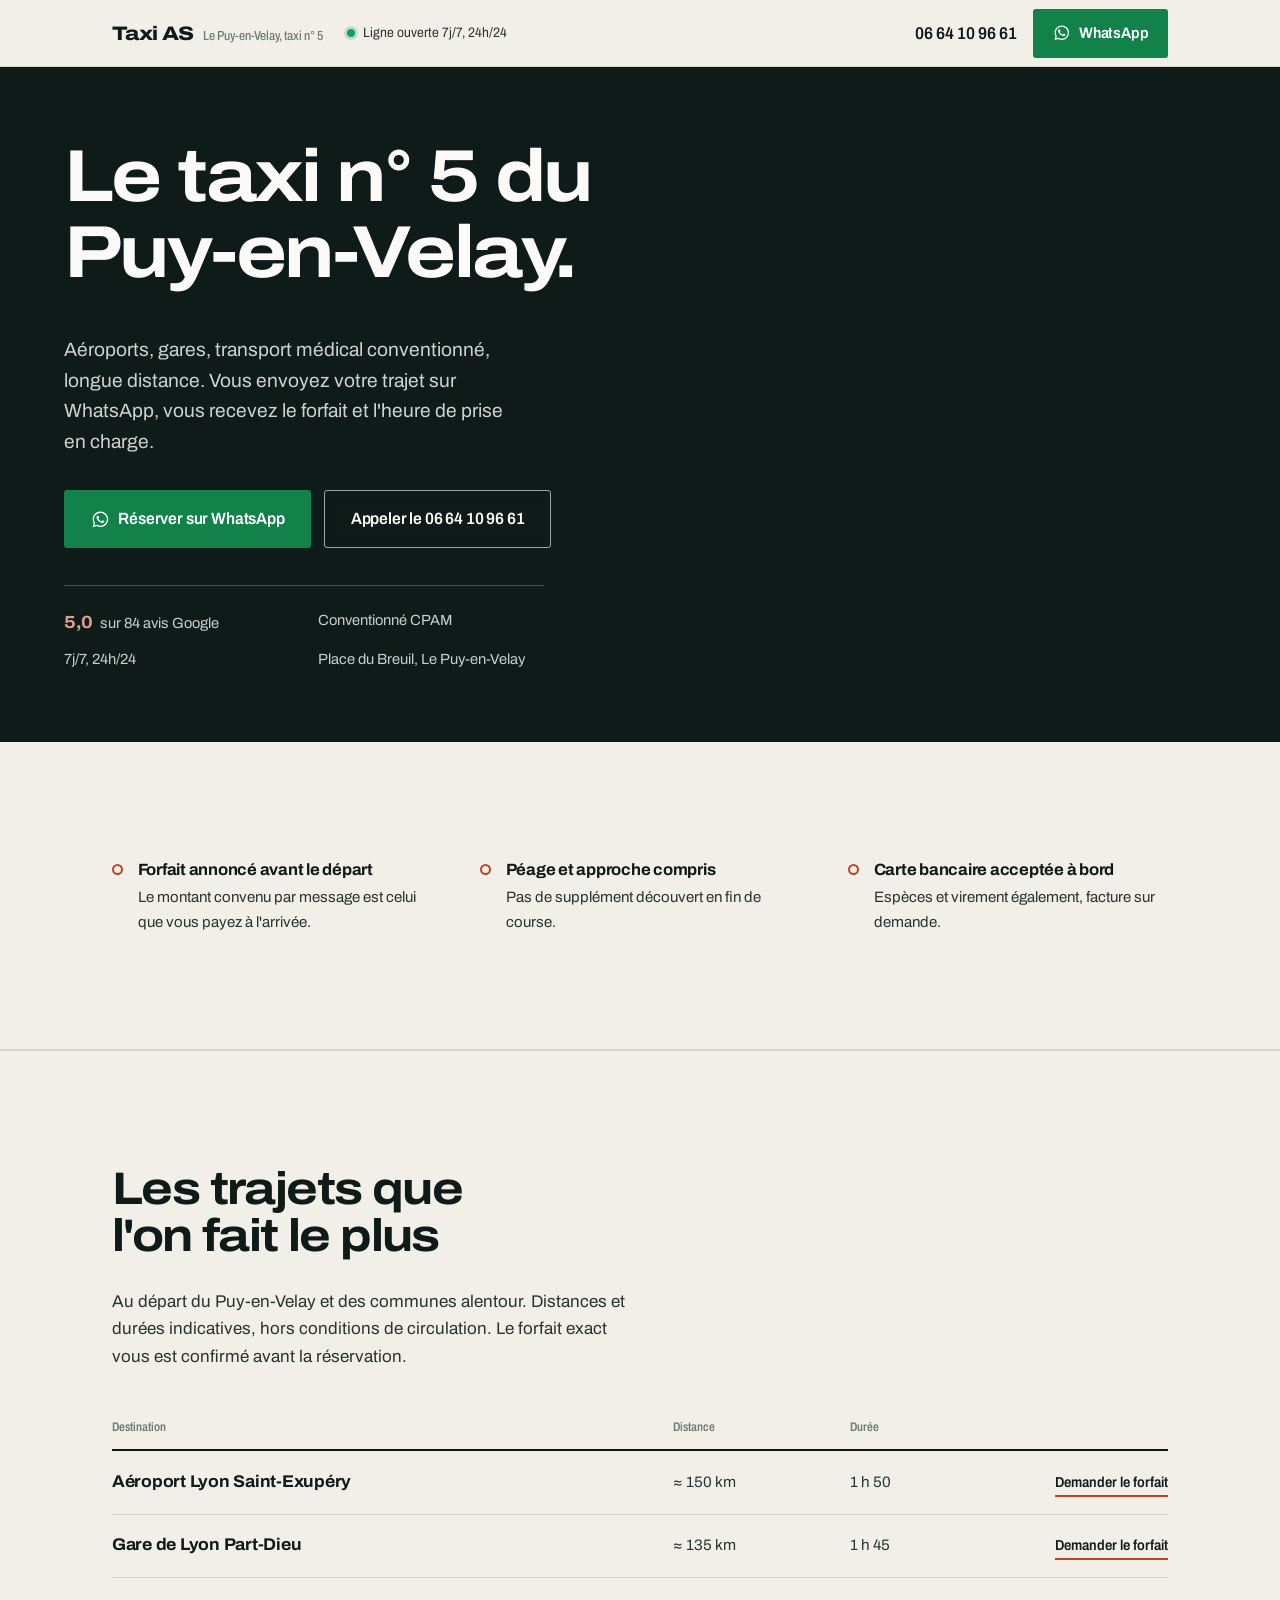
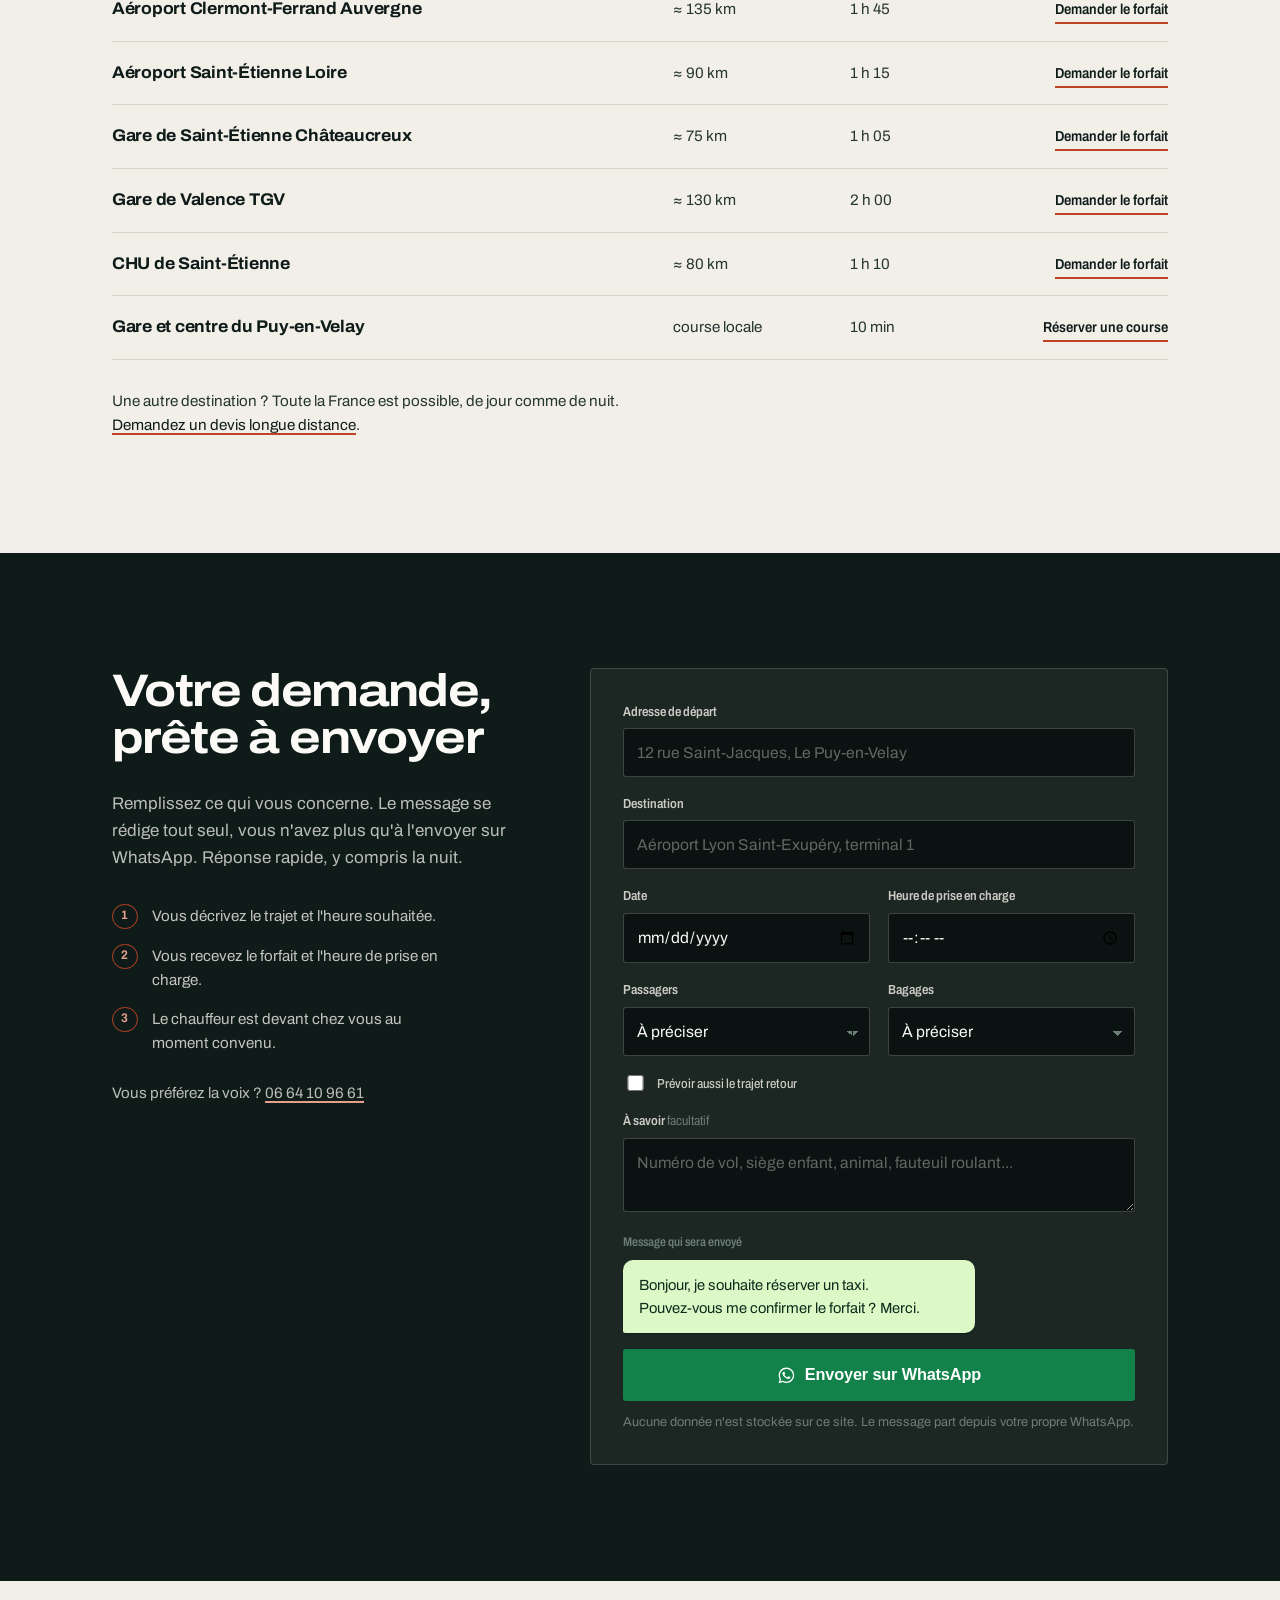
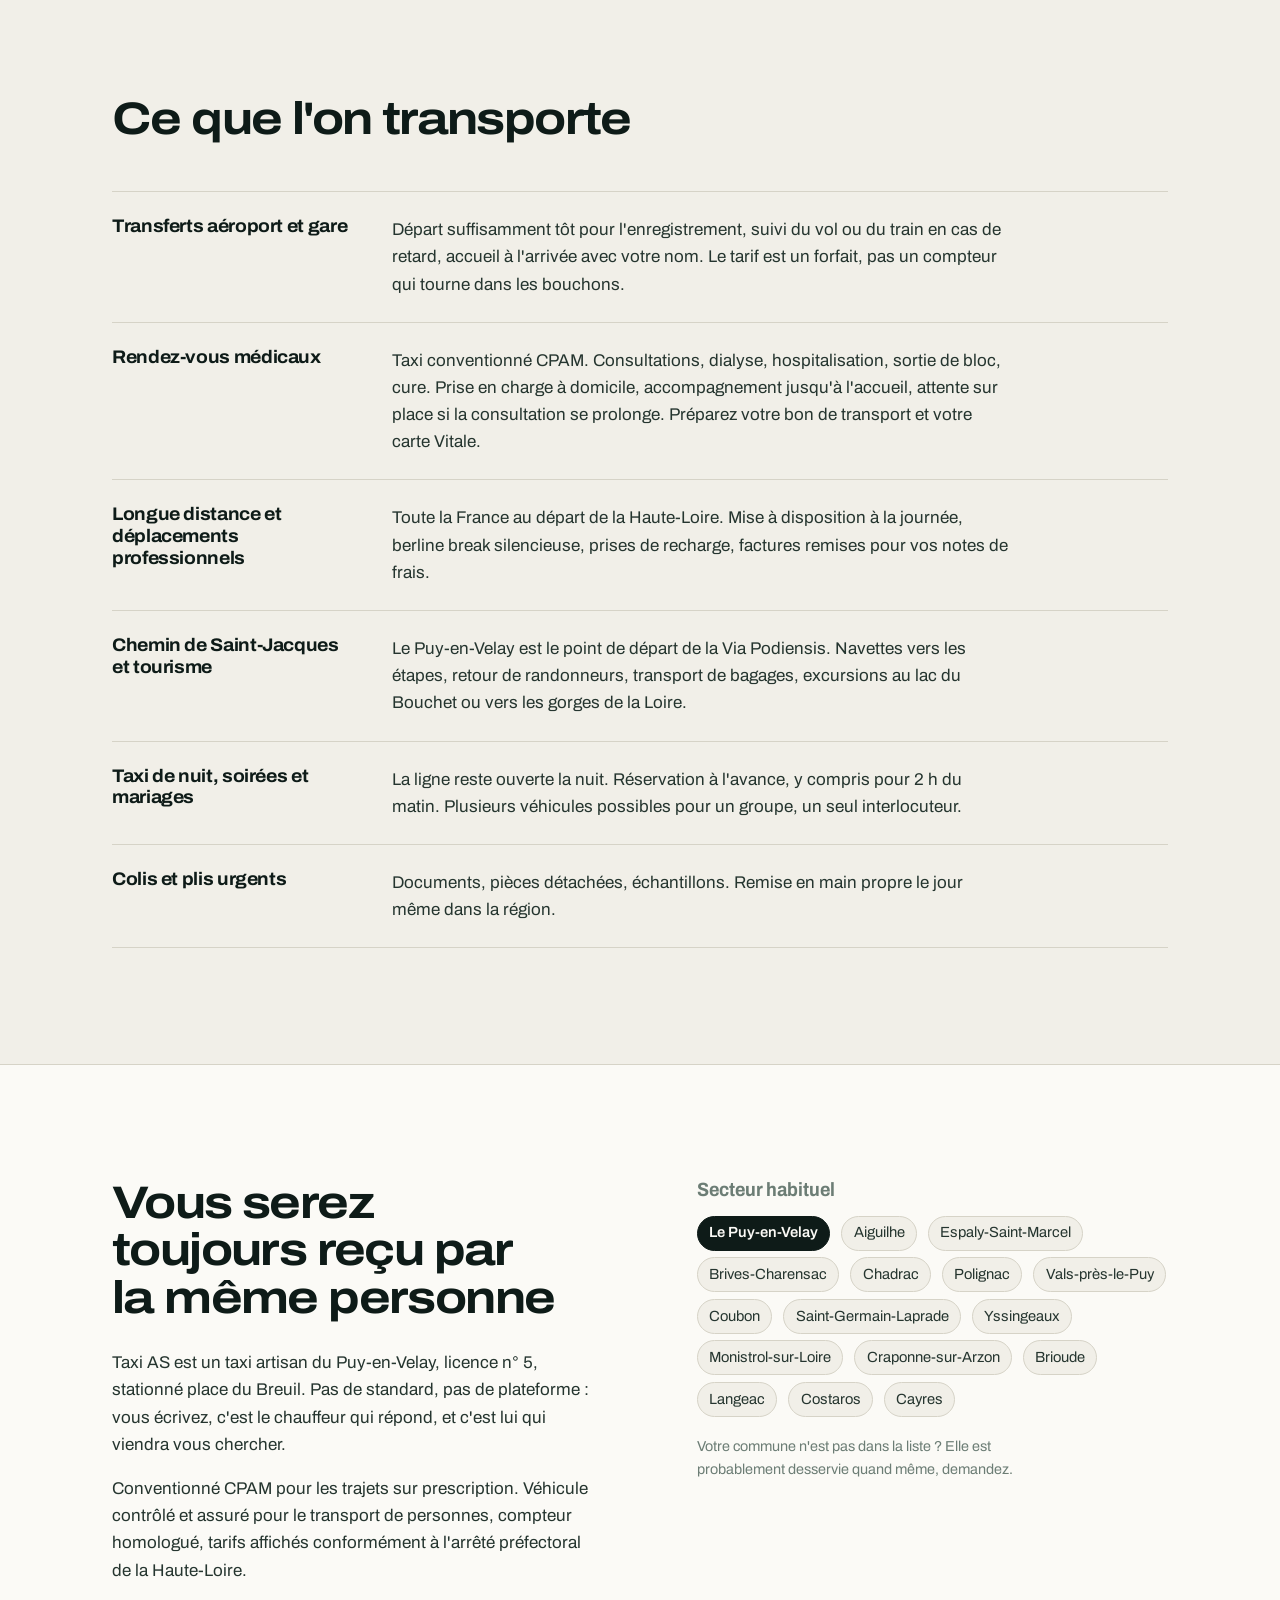
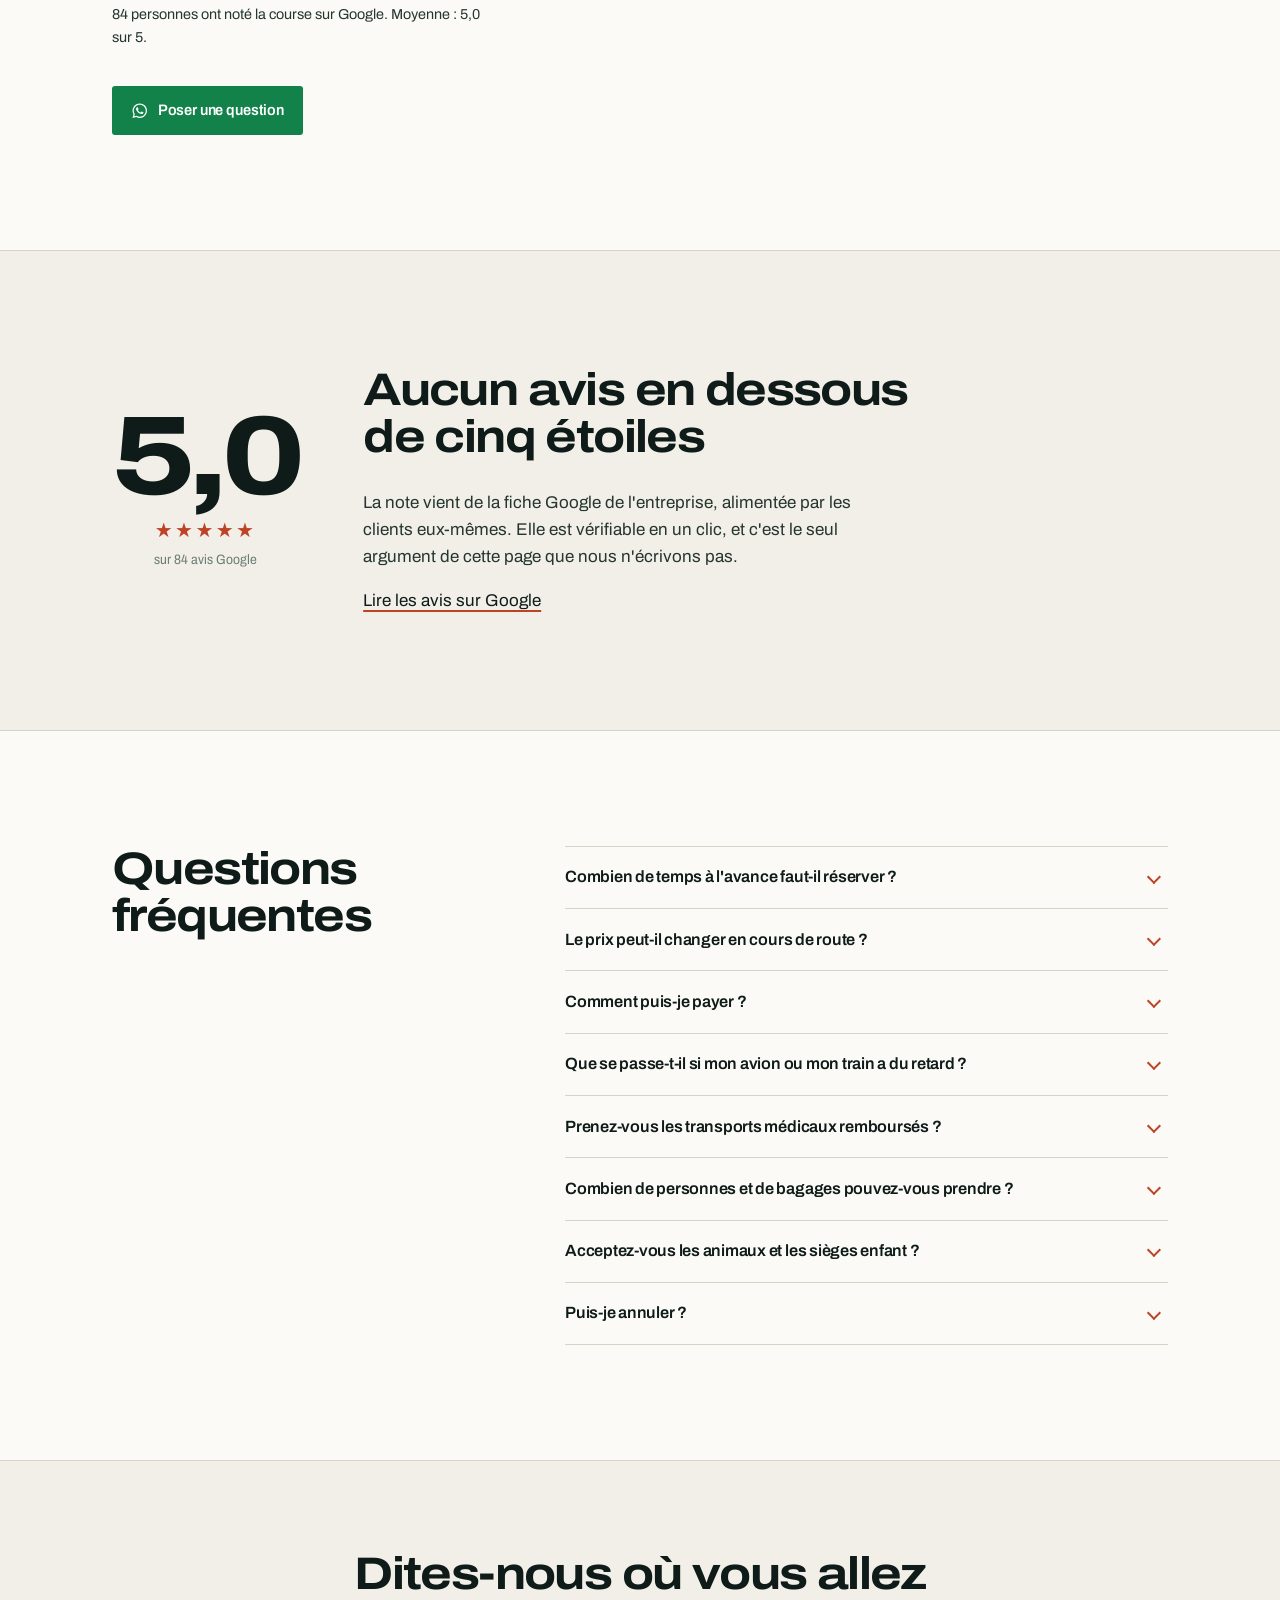
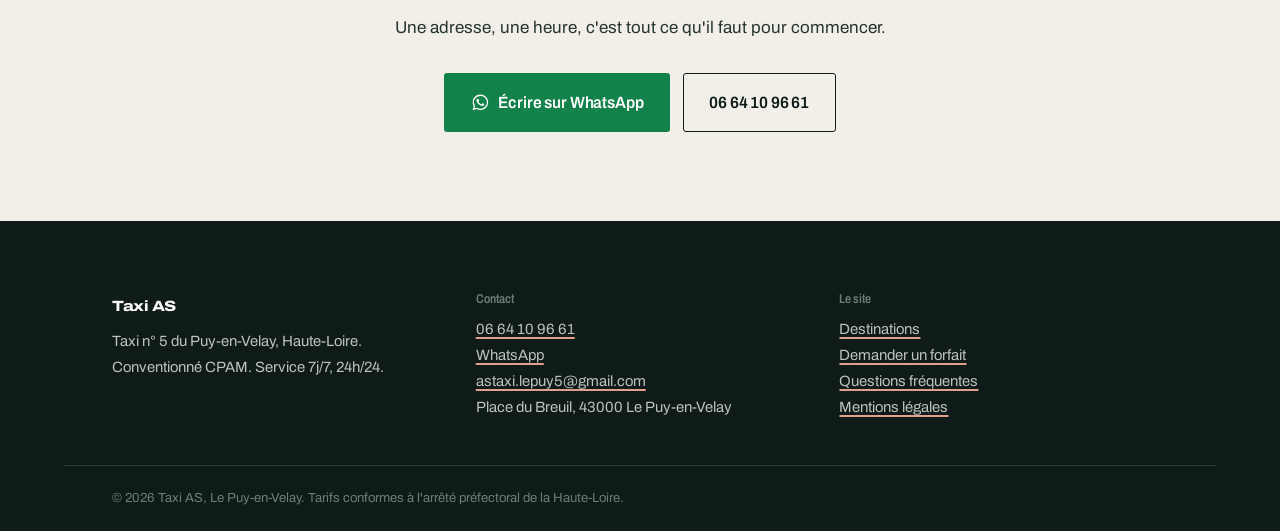
==== commit f75116c0: "Hero photo et vraies informations d'entreprise La page portait un nom et des informations provisoire" ====
--- a/index.html
+++ b/index.html
@@ -3,8 +3,8 @@
 <head>
 <meta charset="utf-8">
 <meta name="viewport" content="width=device-width, initial-scale=1">
-<title>AS Taxi 43 · Taxi au Puy-en-Velay 7j/7 · Aéroports, gares, longue distance</title>
-<meta name="description" content="Taxi au Puy-en-Velay et en Haute-Loire, 7j/7 24h/24. Transferts aéroport Lyon Saint-Exupéry et Clermont, gares, rendez-vous médicaux, longue distance. Forfait annoncé avant le départ. Réservation sur WhatsApp au 06 64 10 96 61.">
+<title>Taxi AS · Taxi au Puy-en-Velay 7j/7 · Aéroports, gares, conventionné CPAM</title>
+<meta name="description" content="Taxi AS, taxi n°5 du Puy-en-Velay, place du Breuil. 7j/7 24h/24, conventionné CPAM. Transferts aéroport Lyon Saint-Exupéry et Clermont, gares, transport médical, longue distance. Réservation sur WhatsApp au 06 64 10 96 61.">
 <link rel="canonical" href="https://lucaszimmermann.github.io/as-taxi-43/">
 <meta name="theme-color" content="#101C1A">
 <meta name="robots" content="index,follow">
@@ -13,11 +13,13 @@
 
 <meta property="og:type" content="website">
 <meta property="og:locale" content="fr_FR">
-<meta property="og:site_name" content="AS Taxi 43">
-<meta property="og:title" content="AS Taxi 43 · Taxi au Puy-en-Velay, 7j/7, jour et nuit">
+<meta property="og:site_name" content="Taxi AS · Le Puy-en-Velay">
+<meta property="og:title" content="Taxi AS · Le taxi n°5 du Puy-en-Velay, 7j/7, jour et nuit">
 <meta property="og:description" content="Aéroports, gares, rendez-vous médicaux, longue distance. Forfait annoncé avant le départ, réponse sur WhatsApp en quelques minutes.">
 <meta property="og:url" content="https://lucaszimmermann.github.io/as-taxi-43/">
-<meta property="og:image" content="https://lucaszimmermann.github.io/as-taxi-43/assets/og.png">
+<meta property="og:image" content="https://lucaszimmermann.github.io/as-taxi-43/assets/og.jpg">
+<meta property="og:image:width" content="1200">
+<meta property="og:image:height" content="630">
 <meta name="twitter:card" content="summary_large_image">
 
 <link rel="icon" href="assets/favicon.svg" type="image/svg+xml">
@@ -26,6 +28,7 @@
 <link rel="preconnect" href="https://fonts.googleapis.com">
 <link rel="preconnect" href="https://fonts.gstatic.com" crossorigin>
 <link href="https://fonts.googleapis.com/css2?family=Archivo:ital,wdth,wght@0,62..125,300..800;1,62..125,300..800&display=swap" rel="stylesheet">
+<link rel="preload" as="image" href="assets/hero-le-puy.jpg" imagesrcset="assets/hero-le-puy-960.jpg 960w, assets/hero-le-puy.jpg 1920w" imagesizes="100vw">
 <link rel="stylesheet" href="styles.css">
 </head>
 <body>
@@ -34,8 +37,8 @@
 <header class="bandeau">
   <div class="enveloppe bandeau__grille">
     <a class="marque" href="#principal">
-      <span class="marque__nom">AS&nbsp;Taxi&nbsp;43</span>
-      <span class="marque__lieu">Le Puy-en-Velay</span>
+      <span class="marque__nom">Taxi&nbsp;AS</span>
+      <span class="marque__lieu">Le Puy-en-Velay, taxi n°&nbsp;5</span>
     </a>
     <p class="bandeau__dispo"><span class="pastille" aria-hidden="true"></span>Ligne ouverte 7j/7, 24h/24</p>
     <nav class="bandeau__liens" aria-label="Raccourcis">
@@ -52,44 +55,43 @@
 
   <!-- ══ Hero ══ -->
   <section class="hero">
-    <div class="enveloppe hero__grille">
-      <div class="hero__texte">
-        <h1>Un taxi au Puy-en-Velay,<br>à toute heure.</h1>
-        <p class="hero__accroche">
-          Aéroports, gares, rendez-vous médicaux, longue distance. Vous envoyez votre trajet
-          sur WhatsApp, vous recevez le forfait et l'heure de prise en charge. Pas de formulaire,
-          pas d'attente.
-        </p>
-        <div class="hero__actions">
-          <a class="bouton bouton--whats bouton--grand" data-wa="Bonjour, je souhaite réserver un taxi au départ du Puy-en-Velay." href="https://wa.me/33664109661">
-            <svg class="ico-wa" viewBox="0 0 24 24" aria-hidden="true"><use href="#wa"/></svg>
-            Réserver sur WhatsApp
-          </a>
-          <a class="bouton bouton--creux bouton--grand" href="tel:+33664109661">Appeler le 06 64 10 96 61</a>
-        </div>
-        <ul class="garanties">
-          <li>Forfait annoncé avant le départ</li>
-          <li>Péage et attente compris</li>
-          <li>Carte bancaire acceptée à bord</li>
-        </ul>
-      </div>
-
-      <figure class="fiche" aria-label="Exemples de trajets au départ du Puy-en-Velay">
-        <figcaption class="fiche__entete">Le trajet le plus demandé</figcaption>
-        <div class="itineraire">
-          <div class="itineraire__ligne" aria-hidden="true">
-            <span class="noeud noeud--depart"></span>
-            <span class="trace"></span>
-            <span class="noeud noeud--arrivee"></span>
-          </div>
-          <div class="itineraire__texte">
-            <p class="etape"><span class="etape__role">départ</span><span class="etape__lieu">Le Puy-en-Velay</span></p>
-            <p class="etape etape--mesure" id="fiche-mesure">≈ 150 km · 1 h 50</p>
-            <p class="etape"><span class="etape__role">arrivée</span><span class="etape__lieu" id="fiche-arrivee">Aéroport Lyon Saint-Exupéry</span></p>
-          </div>
-        </div>
-        <a class="fiche__action" id="fiche-cta" data-wa="Bonjour, je souhaite un forfait taxi : Le Puy-en-Velay vers Aéroport Lyon Saint-Exupéry." href="https://wa.me/33664109661">Demander ce forfait</a>
-      </figure>
+
+    <div class="hero__contenu">
+      <h1>Le taxi n°&nbsp;5 du<br>Puy-en-Velay.</h1>
+      <p class="hero__accroche">
+        Aéroports, gares, transport médical conventionné, longue distance.
+        Vous envoyez votre trajet sur WhatsApp, vous recevez le forfait et l'heure
+        de prise en charge.
+      </p>
+      <div class="hero__actions">
+        <a class="bouton bouton--whats bouton--grand" data-wa="Bonjour, je souhaite réserver un taxi au départ du Puy-en-Velay." href="https://wa.me/33664109661">
+          <svg class="ico-wa" viewBox="0 0 24 24" aria-hidden="true"><use href="#wa"/></svg>
+          Réserver sur WhatsApp
+        </a>
+        <a class="bouton bouton--clair bouton--grand" href="tel:+33664109661">Appeler le 06 64 10 96 61</a>
+      </div>
+      <ul class="preuves">
+        <li><strong>5,0</strong> sur 84 avis Google</li>
+        <li>Conventionné CPAM</li>
+        <li>7j/7, 24h/24</li>
+        <li>Place du Breuil, Le Puy-en-Velay</li>
+      </ul>
+    </div>
+
+    <picture class="hero__photo">
+      <source media="(max-width: 46rem)" srcset="assets/hero-le-puy-960.jpg">
+      <img src="assets/hero-le-puy.jpg" alt="Le taxi de Taxi AS stationné face au Puy-en-Velay illuminé à la tombée de la nuit, avec le rocher Saint-Michel d'Aiguilhe en arrière-plan" width="1920" height="1396" fetchpriority="high" decoding="async">
+    </picture>
+  </section>
+
+  <!-- ══ Garanties ══ -->
+  <section class="section section--garanties">
+    <div class="enveloppe">
+      <ul class="garanties">
+        <li><strong>Forfait annoncé avant le départ</strong> Le montant convenu par message est celui que vous payez à l'arrivée.</li>
+        <li><strong>Péage et approche compris</strong> Pas de supplément découvert en fin de course.</li>
+        <li><strong>Carte bancaire acceptée à bord</strong> Espèces et virement également, facture sur demande.</li>
+      </ul>
     </div>
   </section>
 
@@ -209,19 +211,19 @@
         </div>
         <div class="service">
           <dt>Rendez-vous médicaux</dt>
-          <dd>Consultations, dialyse, hospitalisation, sortie de bloc. Prise en charge à domicile, accompagnement jusqu'à l'accueil, attente sur place si la consultation se prolonge.</dd>
+          <dd>Taxi conventionné CPAM. Consultations, dialyse, hospitalisation, sortie de bloc, cure. Prise en charge à domicile, accompagnement jusqu'à l'accueil, attente sur place si la consultation se prolonge. Préparez votre bon de transport et votre carte Vitale.</dd>
         </div>
         <div class="service">
           <dt>Longue distance et déplacements professionnels</dt>
-          <dd>Toute la France au départ de la Haute-Loire. Véhicule silencieux, prises de recharge, factures remises pour vos notes de frais.</dd>
+          <dd>Toute la France au départ de la Haute-Loire. Mise à disposition à la journée, berline break silencieuse, prises de recharge, factures remises pour vos notes de frais.</dd>
         </div>
         <div class="service">
           <dt>Chemin de Saint-Jacques et tourisme</dt>
           <dd>Le Puy-en-Velay est le point de départ de la Via Podiensis. Navettes vers les étapes, retour de randonneurs, transport de bagages, excursions au lac du Bouchet ou vers les gorges de la Loire.</dd>
         </div>
         <div class="service">
-          <dt>Soirées, mariages et retours de fête</dt>
-          <dd>Réservation à l'avance, y compris pour 2 h du matin. Plusieurs véhicules possibles pour un groupe, un seul interlocuteur.</dd>
+          <dt>Taxi de nuit, soirées et mariages</dt>
+          <dd>La ligne reste ouverte la nuit. Réservation à l'avance, y compris pour 2 h du matin. Plusieurs véhicules possibles pour un groupe, un seul interlocuteur.</dd>
         </div>
         <div class="service">
           <dt>Colis et plis urgents</dt>
@@ -236,10 +238,13 @@
     <div class="enveloppe chauffeur__grille">
       <div class="chauffeur__mot">
         <h2>Vous serez toujours reçu par la même personne</h2>
-        <p>AS Taxi 43 est un taxi artisan installé au Puy-en-Velay. Pas de standard, pas de plateforme :
-          vous écrivez, c'est le chauffeur qui répond, et c'est lui qui viendra vous chercher.</p>
-        <p>Licence de taxi de la commune du Puy-en-Velay, véhicule récent contrôlé et assuré pour le transport de personnes,
-          compteur homologué et tarifs affichés conformément à l'arrêté préfectoral de la Haute-Loire.</p>
+        <p>Taxi AS est un taxi artisan du Puy-en-Velay, licence n°&nbsp;5, stationné place du Breuil.
+          Pas de standard, pas de plateforme : vous écrivez, c'est le chauffeur qui répond, et c'est lui
+          qui viendra vous chercher.</p>
+        <p>Conventionné CPAM pour les trajets sur prescription. Véhicule contrôlé et assuré pour le
+          transport de personnes, compteur homologué, tarifs affichés conformément à l'arrêté préfectoral
+          de la Haute-Loire.</p>
+        <p class="chauffeur__note">84 personnes ont noté la course sur Google. Moyenne : 5,0 sur 5.</p>
         <a class="bouton bouton--whats" data-wa="Bonjour, j'aurais une question avant de réserver." href="https://wa.me/33664109661">
           <svg class="ico-wa" viewBox="0 0 24 24" aria-hidden="true"><use href="#wa"/></svg>
           Poser une question
@@ -263,26 +268,18 @@
 
   <!-- ══ Avis ══ -->
   <section class="section section--avis" id="avis">
-    <div class="enveloppe">
-      <div class="section__entete">
-        <h2>Ce qu'en disent les clients</h2>
-      </div>
-      <!-- À REMPLACER : recopiez ici de vrais avis Google, mot pour mot, avec le prénom de l'auteur. -->
-      <ul class="avis">
-        <li class="avis__item">
-          <blockquote>Réservé la veille au soir pour un vol tôt le matin, le chauffeur était devant chez nous avec dix minutes d'avance. Trajet impeccable jusqu'à Saint-Exupéry.</blockquote>
-          <p class="avis__auteur">Avis Google</p>
-        </li>
-        <li class="avis__item">
-          <blockquote>J'emmène ma mère à ses rendez-vous à Saint-Étienne depuis des mois. Toujours ponctuel, patient, il l'accompagne jusqu'à l'accueil. On ne cherche plus ailleurs.</blockquote>
-          <p class="avis__auteur">Avis Google</p>
-        </li>
-        <li class="avis__item">
-          <blockquote>Prix annoncé par message avant le départ, exactement le prix payé à l'arrivée. Rare et appréciable.</blockquote>
-          <p class="avis__auteur">Avis Google</p>
-        </li>
-      </ul>
-      <p class="note"><a class="lien-texte" href="https://share.google/oMdZhiITsTTqh6jWc" rel="noopener">Lire tous les avis sur Google</a></p>
+    <div class="enveloppe note-google">
+      <div class="note-google__chiffre">
+        <p class="note-google__valeur">5,0</p>
+        <p class="note-google__etoiles" aria-hidden="true">★★★★★</p>
+        <p class="note-google__base">sur 84 avis Google</p>
+      </div>
+      <div class="note-google__mot">
+        <h2>Aucun avis en dessous de cinq étoiles</h2>
+        <p>La note vient de la fiche Google de l'entreprise, alimentée par les clients eux-mêmes.
+          Elle est vérifiable en un clic, et c'est le seul argument de cette page que nous n'écrivons pas.</p>
+        <p><a class="lien-texte" href="https://share.google/oMdZhiITsTTqh6jWc" rel="noopener">Lire les avis sur Google</a></p>
+      </div>
     </div>
   </section>
 
@@ -311,8 +308,7 @@
         </details>
         <details>
           <summary>Prenez-vous les transports médicaux remboursés ?</summary>
-          <!-- À VÉRIFIER : ne conservez ce bloc que si vous êtes bien conventionné CPAM. -->
-          <p>Les trajets sur prescription médicale sont assurés. Préparez votre bon de transport et votre carte Vitale, ils sont récupérés au moment de la prise en charge.</p>
+          <p>Oui. Taxi AS est conventionné CPAM : les trajets sur prescription médicale sont pris en charge par l'Assurance maladie, sans avance de frais dans les cas prévus. Préparez votre bon de transport et votre carte Vitale, ils sont récupérés au moment de la prise en charge.</p>
         </details>
         <details>
           <summary>Combien de personnes et de bagages pouvez-vous prendre ?</summary>
@@ -349,16 +345,16 @@
 <footer class="pied">
   <div class="enveloppe pied__grille">
     <div>
-      <p class="marque__nom marque__nom--pied">AS Taxi 43</p>
-      <p>Taxi artisan au Puy-en-Velay, Haute-Loire.<br>Service 7j/7, 24h/24, sur réservation.</p>
+      <p class="marque__nom marque__nom--pied">Taxi AS</p>
+      <p>Taxi n°&nbsp;5 du Puy-en-Velay, Haute-Loire.<br>Conventionné CPAM. Service 7j/7, 24h/24.</p>
     </div>
     <div>
       <h2 class="pied__titre">Contact</h2>
       <p>
         <a class="lien-texte lien-texte--clair" href="tel:+33664109661">06 64 10 96 61</a><br>
         <a class="lien-texte lien-texte--clair" data-wa="Bonjour, je souhaite réserver un taxi au départ du Puy-en-Velay." href="https://wa.me/33664109661">WhatsApp</a><br>
-        <!-- À COMPLÉTER : adresse de stationnement exacte -->
-        Le Puy-en-Velay (43000)
+        <a class="lien-texte lien-texte--clair" href="mailto:astaxi.lepuy5@gmail.com">astaxi.lepuy5@gmail.com</a><br>
+        Place du Breuil, 43000 Le Puy-en-Velay
       </p>
     </div>
     <div>
@@ -372,7 +368,7 @@
     </div>
   </div>
   <div class="enveloppe pied__bas">
-    <p>© <span id="annee">2026</span> AS Taxi 43. Tarifs conformes à l'arrêté préfectoral de la Haute-Loire.</p>
+    <p>© <span id="annee">2026</span> Taxi AS, Le Puy-en-Velay. Tarifs conformes à l'arrêté préfectoral de la Haute-Loire.</p>
   </div>
 </footer>
 
@@ -391,14 +387,18 @@
 {
   "@context": "https://schema.org",
   "@type": "TaxiService",
-  "name": "AS Taxi 43",
-  "description": "Taxi artisan au Puy-en-Velay. Transferts aéroport et gare, transport médical, longue distance, 7j/7 24h/24.",
+  "name": "Taxi AS",
+  "alternateName": "Taxi Le Puy-en-Velay n°5",
+  "description": "Taxi artisan n°5 du Puy-en-Velay, place du Breuil. Conventionné CPAM. Transferts aéroport et gare, transport médical, longue distance, taxi de nuit, 7j/7 24h/24.",
   "telephone": "+33664109661",
+  "email": "astaxi.lepuy5@gmail.com",
   "url": "https://lucaszimmermann.github.io/as-taxi-43/",
   "priceRange": "€€",
-  "image": "https://lucaszimmermann.github.io/as-taxi-43/assets/og.png",
+  "image": "https://lucaszimmermann.github.io/as-taxi-43/assets/hero-le-puy.jpg",
+  "paymentAccepted": "Carte bancaire, espèces, virement",
   "address": {
     "@type": "PostalAddress",
+    "streetAddress": "Place du Breuil",
     "addressLocality": "Le Puy-en-Velay",
     "postalCode": "43000",
     "addressRegion": "Haute-Loire",
@@ -414,6 +414,24 @@
     { "@type": "City", "name": "Le Puy-en-Velay" },
     { "@type": "AdministrativeArea", "name": "Haute-Loire" }
   ],
+  "aggregateRating": {
+    "@type": "AggregateRating",
+    "ratingValue": "5.0",
+    "reviewCount": "84",
+    "bestRating": "5"
+  },
+  "hasOfferCatalog": {
+    "@type": "OfferCatalog",
+    "name": "Prestations",
+    "itemListElement": [
+      { "@type": "Offer", "itemOffered": { "@type": "Service", "name": "Transfert aéroport" } },
+      { "@type": "Offer", "itemOffered": { "@type": "Service", "name": "Transfert gare" } },
+      { "@type": "Offer", "itemOffered": { "@type": "Service", "name": "Transport médical conventionné CPAM" } },
+      { "@type": "Offer", "itemOffered": { "@type": "Service", "name": "Taxi longue distance" } },
+      { "@type": "Offer", "itemOffered": { "@type": "Service", "name": "Taxi de nuit" } },
+      { "@type": "Offer", "itemOffered": { "@type": "Service", "name": "Mise à disposition" } }
+    ]
+  },
   "availableChannel": {
     "@type": "ServiceChannel",
     "serviceUrl": "https://wa.me/33664109661",
--- a/styles.css
+++ b/styles.css
@@ -108,6 +108,9 @@
 .bouton--creux { background: transparent; color: var(--nuit); border-color: var(--nuit); }
 .bouton--creux:hover { background: var(--nuit); color: var(--craie); }
 
+.bouton--clair { background: transparent; color: var(--craie); border-color: color-mix(in srgb, var(--craie) 62%, transparent); backdrop-filter: blur(6px); }
+.bouton--clair:hover { background: var(--craie); color: var(--nuit); border-color: var(--craie); }
+
 .ico-wa { width: 1.15em; height: 1.15em; fill: currentColor; flex: none; }
 
 /* ── Bandeau haut ────────────────────────────────────────── */
@@ -149,83 +152,96 @@
 @media (max-width: 62rem) { .bandeau__dispo { display: none; } .bandeau__grille { justify-content: space-between; } }
 @media (max-width: 34rem) { .bandeau__liens .bouton--whats { display: none; } }
 
-/* ── Hero ────────────────────────────────────────────────── */
-
-.hero { padding: clamp(3rem, 7vw, 6rem) 0 clamp(3rem, 6vw, 5rem); }
-.hero__grille {
-  display: grid; gap: clamp(2.5rem, 5vw, 4.5rem);
-  grid-template-columns: minmax(0, 1.15fr) minmax(0, .85fr);
-  align-items: start;
-}
-@media (max-width: 58rem) { .hero__grille { grid-template-columns: 1fr; } }
-
-.hero__texte h1 { max-width: 13ch; }
+/* ── Hero : texte à gauche, photo qui déborde à droite ───── */
+
+.hero {
+  background: var(--nuit);
+  color: var(--craie);
+  display: grid;
+  grid-template-columns: minmax(0, 1fr) minmax(0, 46%);
+  align-items: stretch;
+  gap: clamp(2rem, 4vw, 4.5rem);
+  padding-left: max(var(--marge), calc((100vw - var(--enveloppe)) / 2));
+  overflow: hidden;
+}
+
+.hero__contenu { align-self: center; padding-block: clamp(3rem, 5.5vw, 4.75rem); }
+.hero__photo { position: relative; min-height: clamp(22rem, 46vw, 36rem); }
+.hero__photo img {
+  position: absolute; inset: 0;
+  width: 100%; height: 100%;
+  object-fit: cover; object-position: 50% 46%;
+  display: block;
+}
+.hero__photo::after {
+  content: '';
+  position: absolute; inset: 0;
+  background: linear-gradient(to right, var(--nuit) 0%, rgba(14,27,24,.35) 14%, transparent 34%);
+}
+
+.hero h1 { color: var(--craie); max-width: 13ch; }
 .hero__accroche {
   font-size: clamp(1.05rem, 1rem + .4vw, 1.2rem);
-  max-width: 46ch; color: var(--ardoise);
+  max-width: 42ch;
+  color: color-mix(in srgb, var(--craie) 82%, transparent);
   margin-bottom: 2rem;
 }
-.hero__actions { display: flex; flex-wrap: wrap; gap: .8rem; margin-bottom: 2.2rem; }
+.hero__actions { display: flex; flex-wrap: wrap; gap: .8rem; margin-bottom: 2.3rem; }
 .hero__actions--centre { justify-content: center; margin-bottom: 0; }
 
-.garanties { list-style: none; margin: 0; padding: 0; display: grid; gap: .55rem; max-width: 34ch; }
+.preuves {
+  list-style: none; margin: 0; padding: 1.4rem 0 0;
+  border-top: 1px solid color-mix(in srgb, var(--craie) 24%, transparent);
+  display: grid; grid-template-columns: repeat(2, minmax(0, 1fr));
+  gap: .7rem 1.8rem;
+  font-size: .92rem;
+  color: color-mix(in srgb, var(--craie) 80%, transparent);
+  max-width: 30rem;
+}
+.preuves li { display: flex; align-items: baseline; gap: .45rem; }
+@media (max-width: 26rem) { .preuves { grid-template-columns: 1fr; gap: .5rem; } }
+.preuves strong {
+  font-variation-settings: 'wdth' 110; font-weight: 700;
+  font-size: 1.1rem; color: var(--craie); letter-spacing: -.02em;
+}
+.preuves li:first-child strong { color: var(--lave-clair); }
+
+@media (max-width: 58rem) {
+  .hero {
+    grid-template-columns: 1fr;
+    padding: 0 0 clamp(2.5rem, 7vw, 3.5rem);
+    gap: clamp(1.8rem, 5vw, 2.5rem);
+  }
+  .hero__photo { order: -1; min-height: 0; aspect-ratio: 4 / 3; max-height: 58svh; }
+  .hero__contenu { padding-block: 0; }
+  .hero__photo::after {
+    background: linear-gradient(to bottom, transparent 55%, rgba(14,27,24,.55) 82%, var(--nuit) 100%);
+  }
+  .hero__contenu { padding-inline: var(--marge); }
+  .hero h1 { max-width: 16ch; }
+}
+
+/* ── Garanties sous le hero ──────────────────────────────── */
+
+.section--garanties { padding-block: clamp(2.5rem, 5vw, 3.5rem); border-bottom: 1px solid var(--trait); }
+.garanties {
+  list-style: none; margin: 0; padding: 0;
+  display: grid; gap: 1.4rem clamp(1.5rem, 4vw, 3rem);
+  grid-template-columns: repeat(auto-fit, minmax(15rem, 1fr));
+}
 .garanties li {
   position: relative; padding-left: 1.6rem;
-  font-size: .95rem; color: var(--ardoise);
+  font-size: .94rem; color: var(--ardoise);
 }
 .garanties li::before {
-  content: ''; position: absolute; left: 0; top: .52em;
+  content: ''; position: absolute; left: 0; top: .48em;
   width: .7rem; height: .7rem; border: 2px solid var(--lave); border-radius: 50%;
 }
-
-/* ── Fiche itinéraire (slip imprimé) ─────────────────────── */
-
-.fiche {
-  margin: 0;
-  background: var(--craie);
-  border: 1px solid var(--trait);
-  border-top: 3px solid var(--lave);
-  box-shadow: var(--ombre-douce);
-  padding: 1.6rem 1.6rem 1.4rem;
-}
-.fiche__entete {
-  font-variation-settings: 'wdth' 80; font-weight: 600;
-  font-size: .8rem; color: var(--brume);
-  padding-bottom: 1.2rem; border-bottom: 1px dashed var(--trait);
-}
-.itineraire { display: grid; grid-template-columns: auto minmax(0, 1fr); gap: 1.1rem; padding: 1.4rem 0; }
-.itineraire__ligne { display: flex; flex-direction: column; align-items: center; padding: .45rem 0; }
-.noeud { width: .68rem; height: .68rem; border-radius: 50%; flex: none; }
-.noeud--depart { border: 2.5px solid var(--nuit); }
-.noeud--arrivee { background: var(--lave); }
-.trace { flex: 1; width: 2px; background: linear-gradient(var(--nuit), var(--lave)); min-height: 4.6rem; }
-
-.itineraire__texte { display: flex; flex-direction: column; justify-content: space-between; gap: .6rem; }
-.etape { margin: 0; display: flex; flex-direction: column; }
-.etape__role {
-  font-variation-settings: 'wdth' 76; font-weight: 600;
-  font-size: .76rem; color: var(--lave); line-height: 1.2;
-}
-.etape__lieu {
-  font-variation-settings: 'wdth' 106; font-weight: 700;
-  font-size: 1.22rem; letter-spacing: -.02em; line-height: 1.15;
-}
-.etape--mesure {
-  font-size: .88rem; color: var(--brume);
-  font-variant-numeric: tabular-nums; padding: .2rem 0;
-}
-.fiche__action {
-  display: block; text-align: center; text-decoration: none;
-  margin-top: .3rem; padding: .8rem 1rem;
-  border: 1.5px solid var(--nuit); border-radius: 3px;
-  color: var(--nuit); font-weight: 600; font-variation-settings: 'wdth' 92; font-size: .95rem;
-  transition: background-color .16s, color .16s;
-}
-.fiche__action:hover { background: var(--nuit); color: var(--craie); }
-
-.fiche--change .etape__lieu, .fiche--change .etape--mesure { opacity: 0; }
-.etape__lieu, .etape--mesure { transition: opacity .32s ease; }
-@media (prefers-reduced-motion: reduce) { .etape__lieu, .etape--mesure { transition: none; } }
+.garanties strong {
+  display: block; color: var(--nuit);
+  font-variation-settings: 'wdth' 102; font-weight: 700;
+  font-size: 1.02rem; letter-spacing: -.015em; margin-bottom: .15rem;
+}
 
 /* ── Sections génériques ─────────────────────────────────── */
 
@@ -411,24 +427,36 @@
 }
 .zone__note { font-size: .9rem; color: var(--brume); max-width: 40ch; }
 
-/* ── Avis ────────────────────────────────────────────────── */
-
-.avis {
-  list-style: none; margin: 0; padding: 0;
-  display: grid; gap: clamp(1.5rem, 3vw, 2.5rem);
-  grid-template-columns: repeat(auto-fit, minmax(16rem, 1fr));
-}
-.avis__item { border-left: 2px solid var(--lave); padding-left: 1.4rem; }
-.avis__item blockquote {
-  margin: 0 0 .8rem;
-  font-size: 1.05rem; line-height: 1.5; letter-spacing: -.01em;
-}
-.avis__item blockquote::before { content: '« '; color: var(--lave); }
-.avis__item blockquote::after { content: ' »'; color: var(--lave); }
-.avis__auteur {
-  font-size: .82rem; font-variation-settings: 'wdth' 82; font-weight: 600;
-  color: var(--brume); margin: 0;
-}
+/* ── Note Google ─────────────────────────────────────────── */
+
+.chauffeur__note {
+  margin-top: 1.2rem; font-size: .9rem; color: var(--brume);
+}
+
+.note-google {
+  display: grid; gap: clamp(1.8rem, 5vw, 4rem);
+  grid-template-columns: auto minmax(0, 1fr);
+  align-items: center;
+}
+@media (max-width: 44rem) { .note-google { grid-template-columns: 1fr; gap: 1.8rem; } }
+
+.note-google__chiffre { text-align: center; }
+.note-google__valeur {
+  font-variation-settings: 'wdth' 118; font-weight: 800;
+  font-size: clamp(4.5rem, 3rem + 6vw, 7rem); line-height: .85;
+  letter-spacing: -.05em; margin: 0;
+  font-variant-numeric: tabular-nums;
+}
+.note-google__etoiles {
+  margin: .5rem 0 .2rem; color: var(--lave);
+  font-size: 1.25rem; letter-spacing: .12em;
+}
+.note-google__base {
+  margin: 0; font-size: .85rem; color: var(--brume);
+  font-variation-settings: 'wdth' 88;
+}
+.note-google__mot h2 { max-width: 20ch; }
+.note-google__mot p { color: var(--ardoise); max-width: 54ch; }
 
 /* ── FAQ ─────────────────────────────────────────────────── */
 
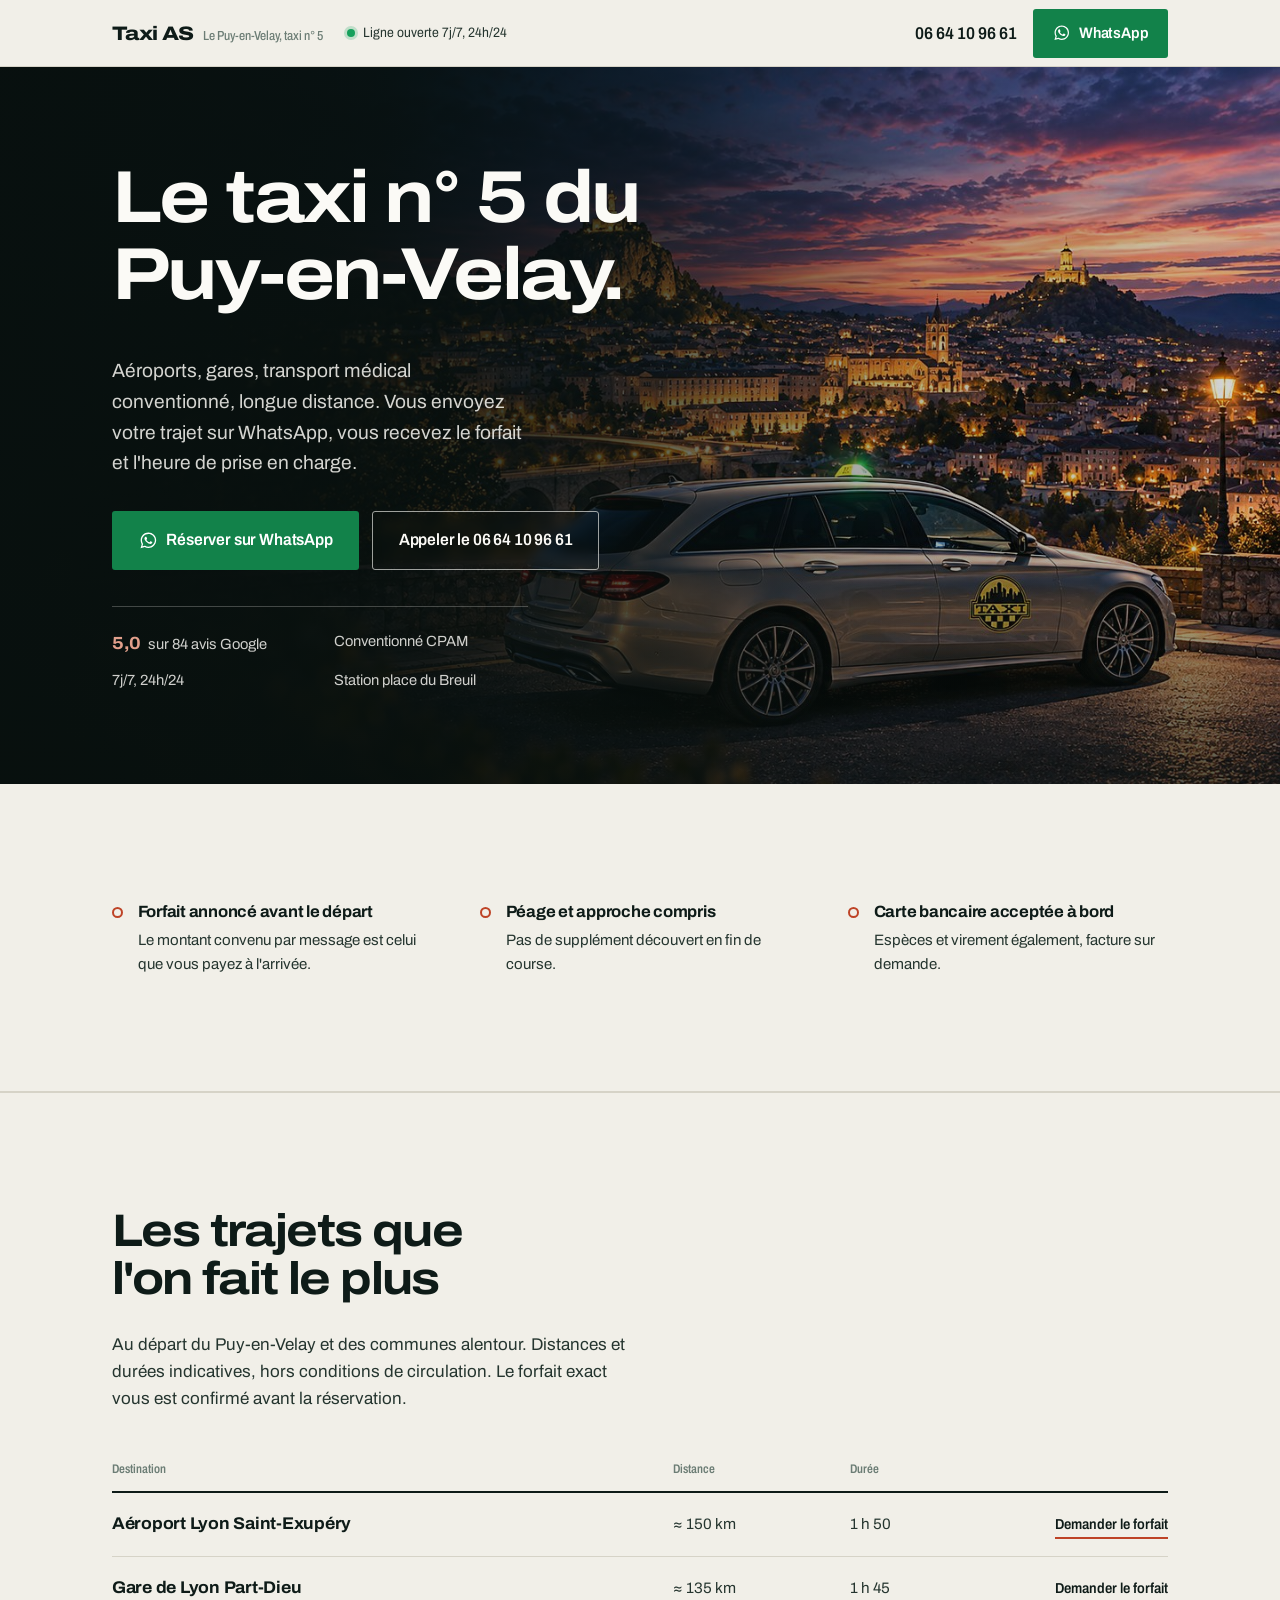
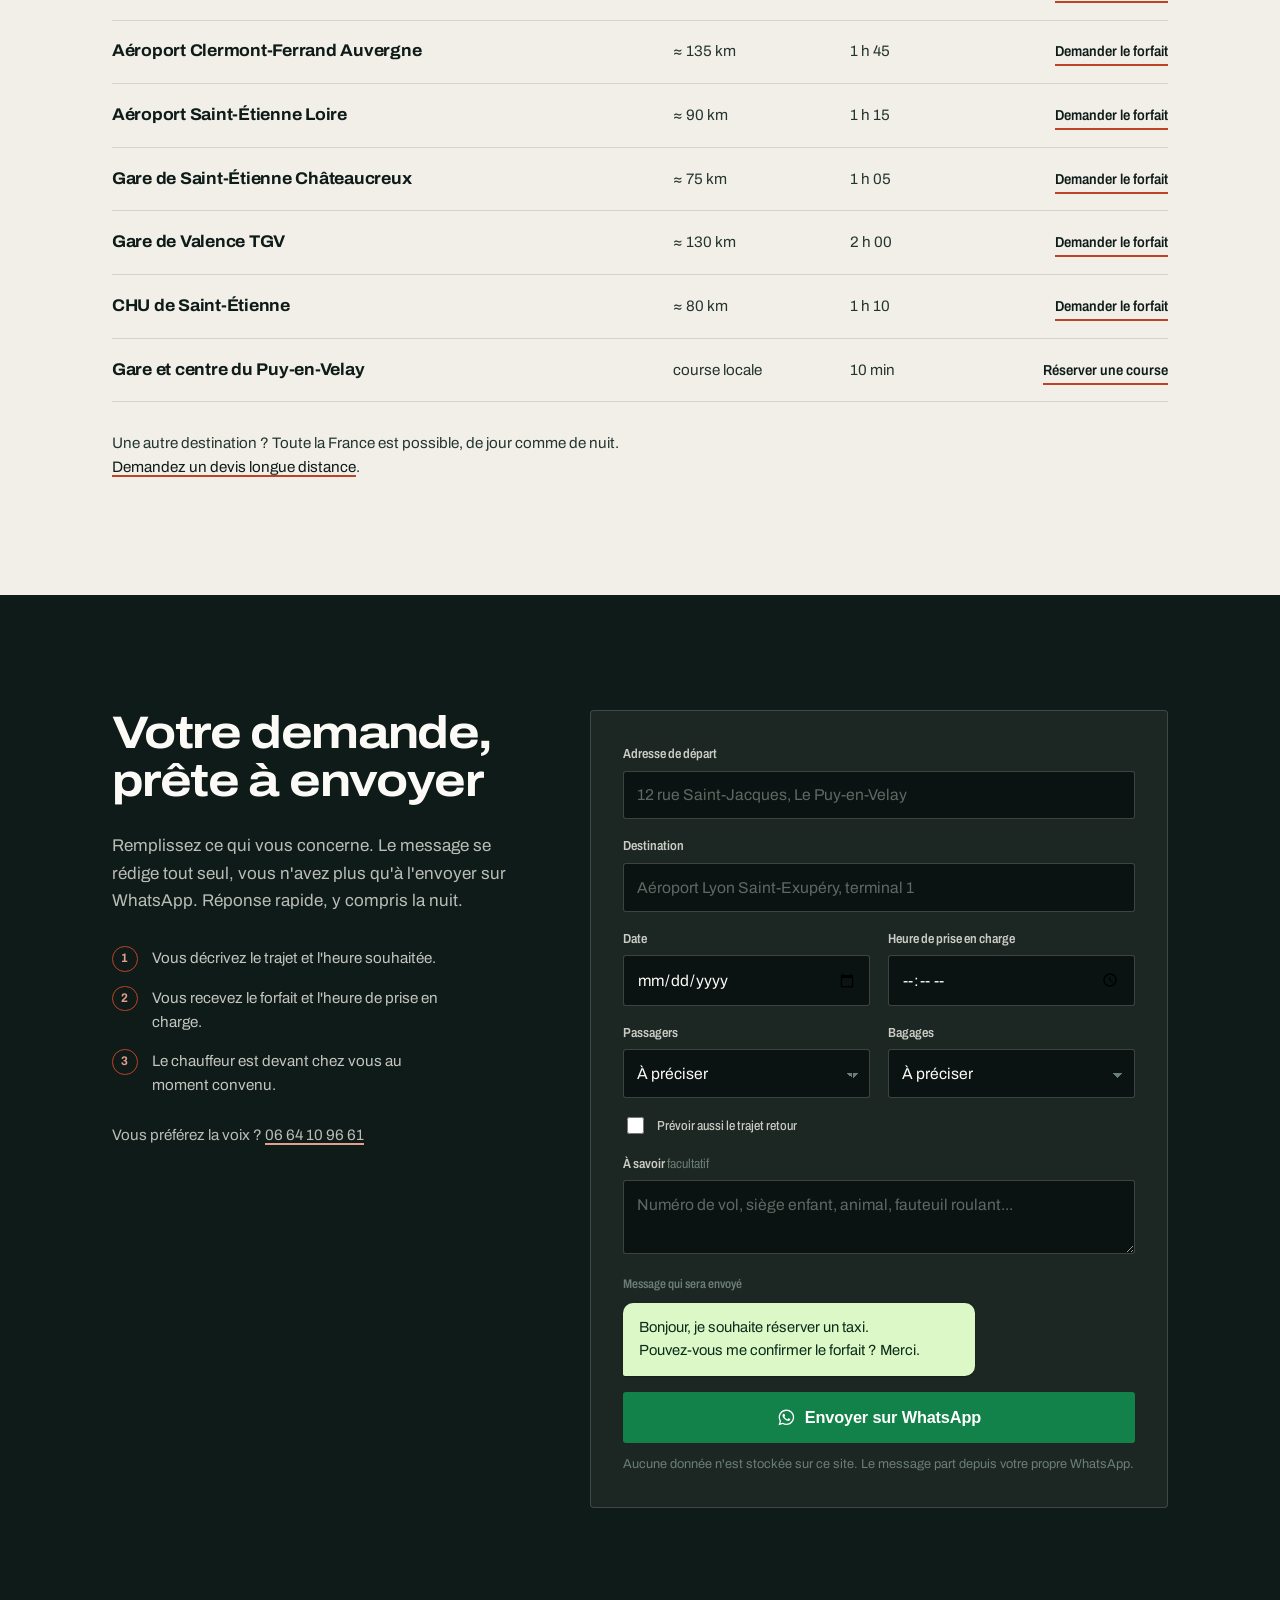
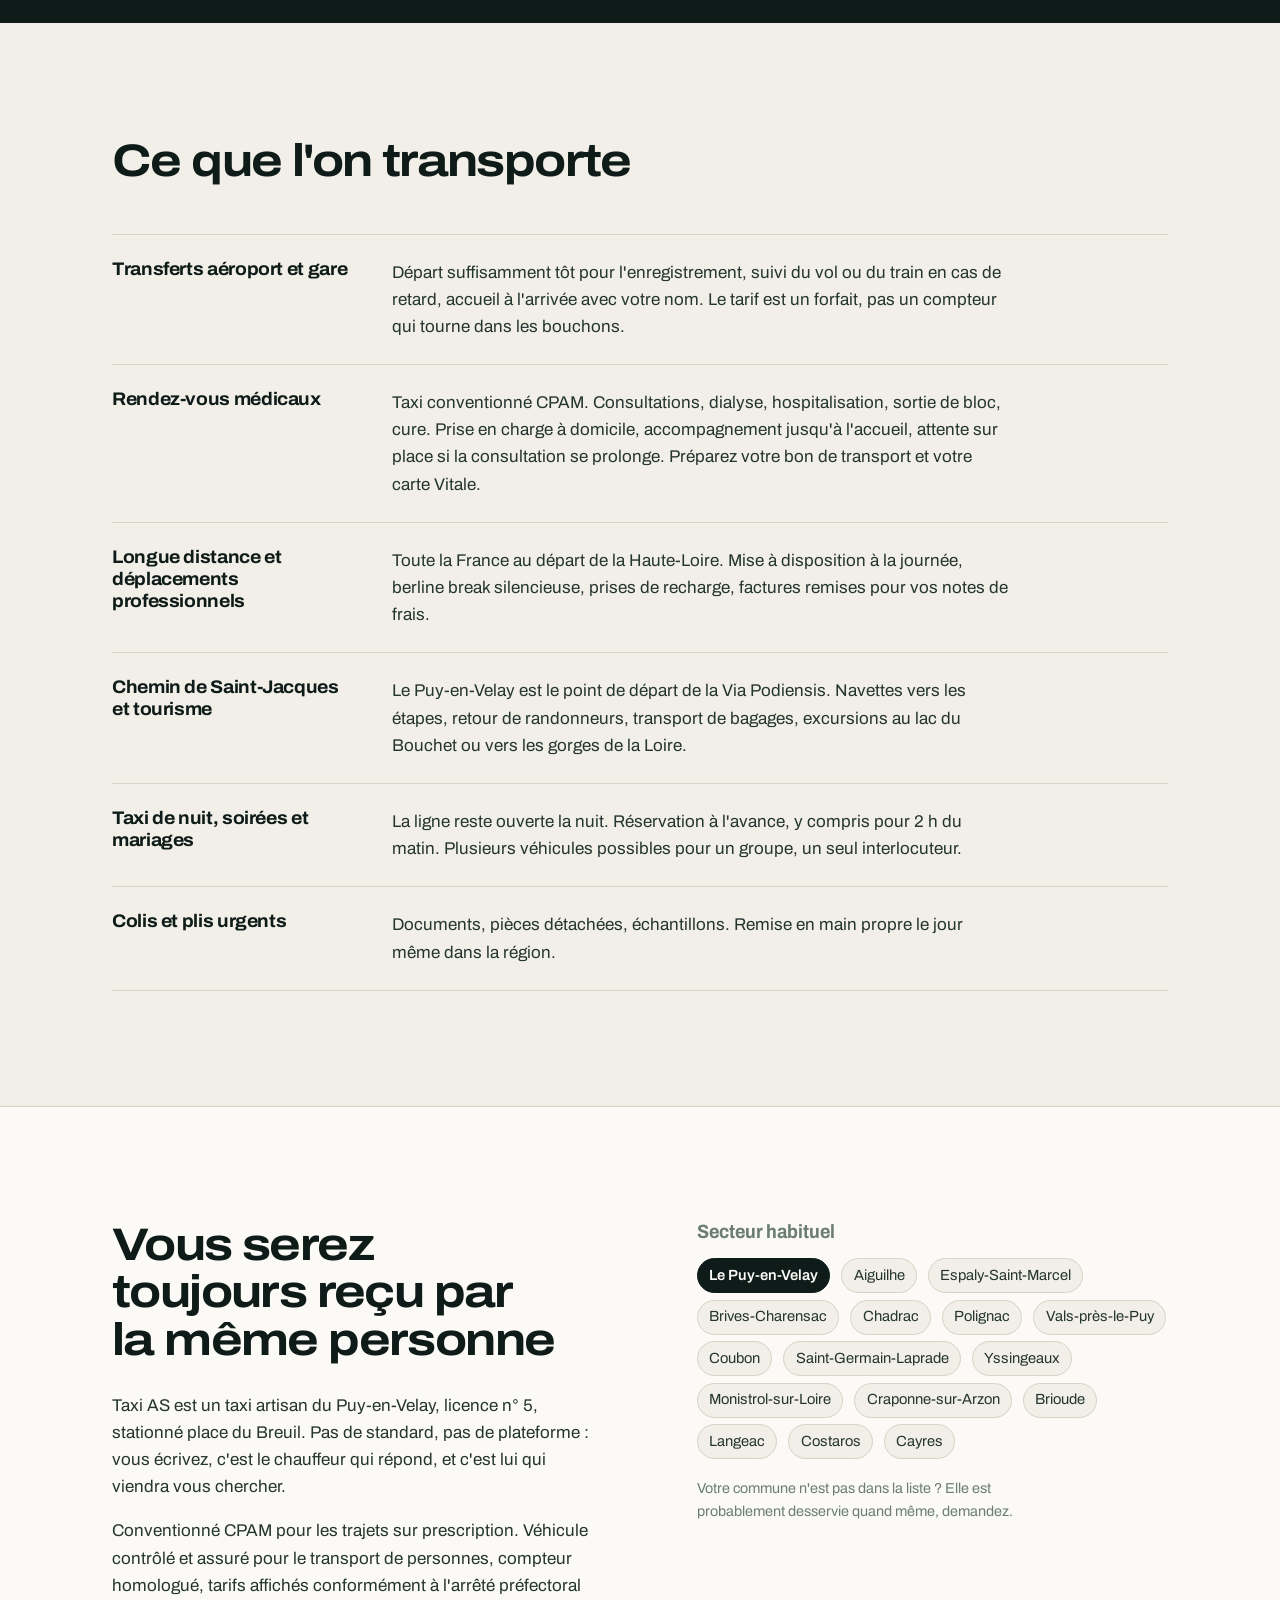
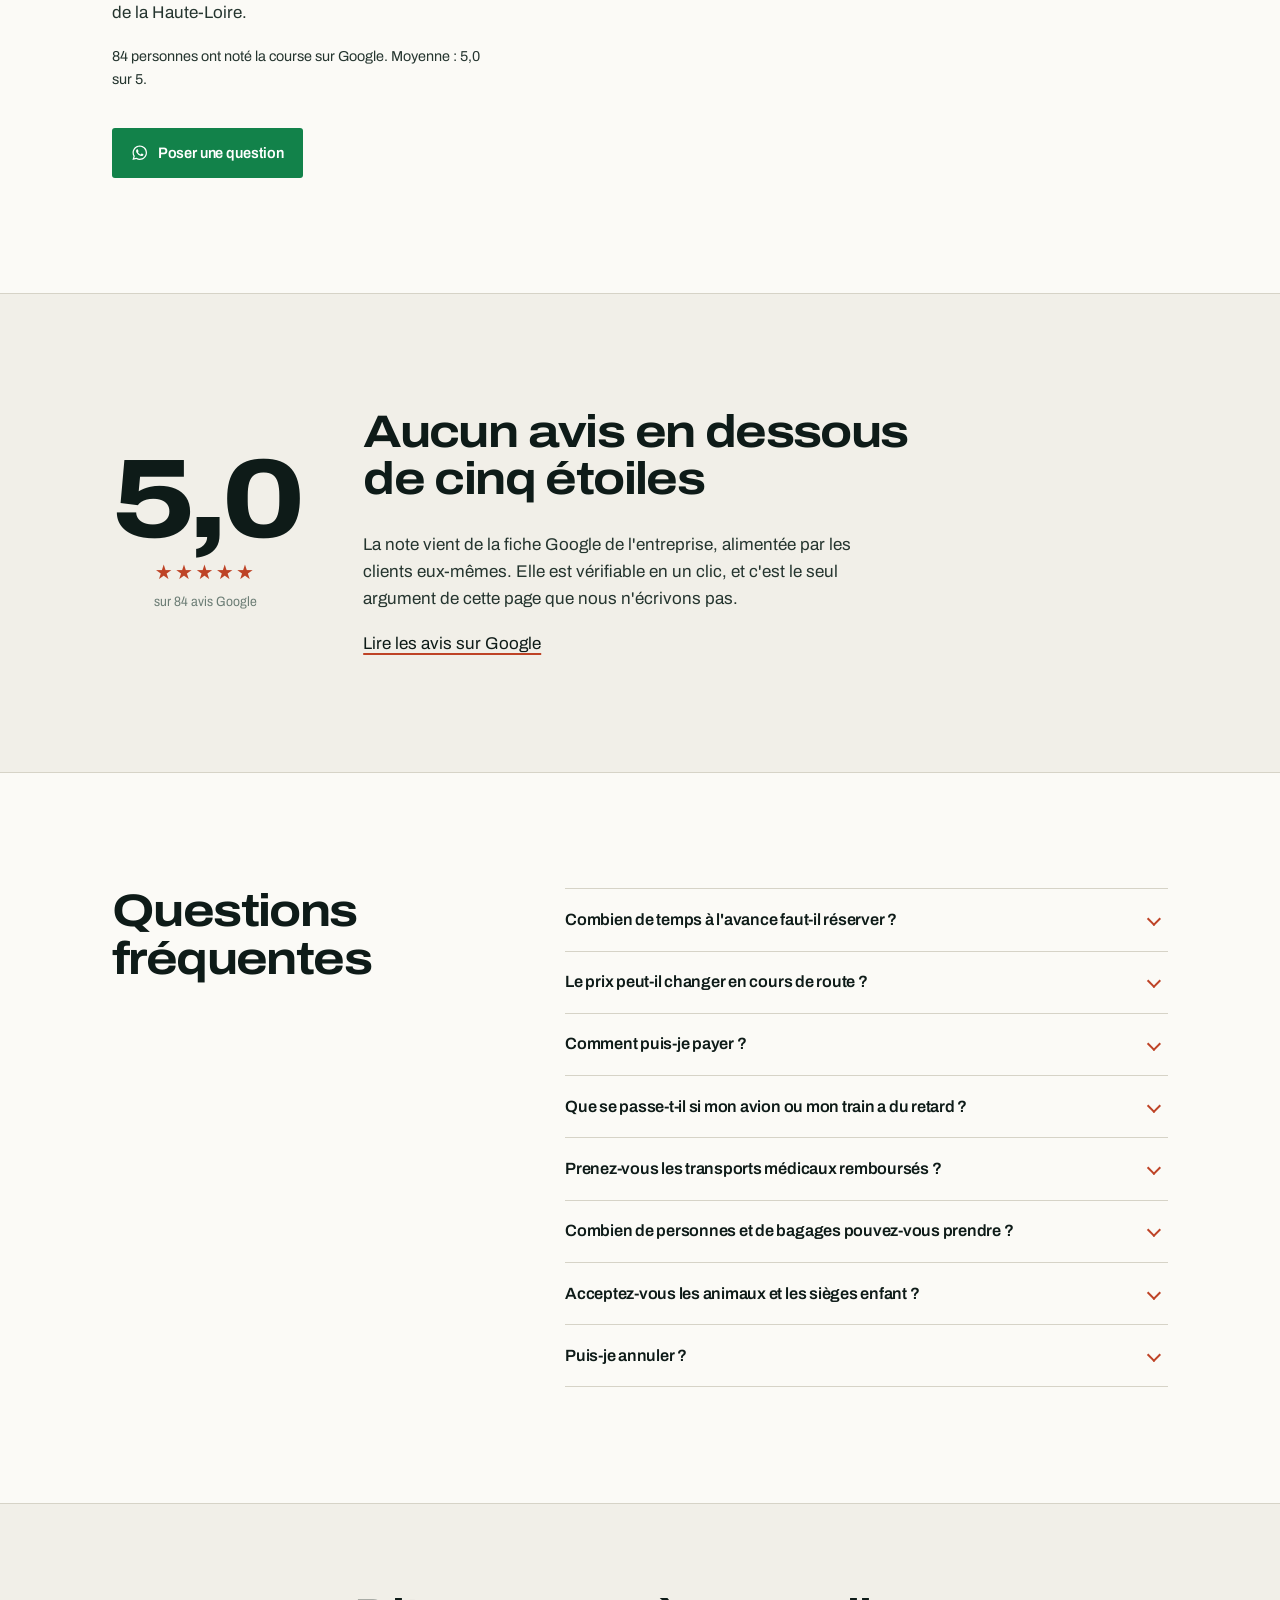
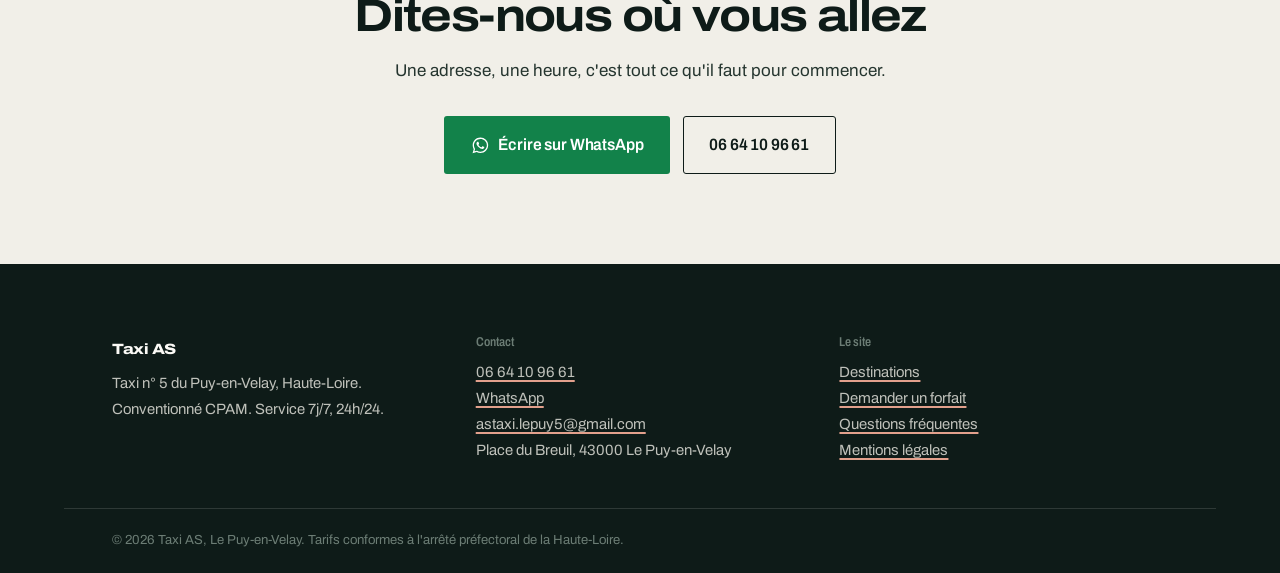
==== commit 00a7c431: "Hero pleine largeur et identité légale complète - nouveau visuel fourni par le client (1672x941), se" ====
--- a/index.html
+++ b/index.html
@@ -28,7 +28,7 @@
 <link rel="preconnect" href="https://fonts.googleapis.com">
 <link rel="preconnect" href="https://fonts.gstatic.com" crossorigin>
 <link href="https://fonts.googleapis.com/css2?family=Archivo:ital,wdth,wght@0,62..125,300..800;1,62..125,300..800&display=swap" rel="stylesheet">
-<link rel="preload" as="image" href="assets/hero-le-puy.jpg" imagesrcset="assets/hero-le-puy-960.jpg 960w, assets/hero-le-puy.jpg 1920w" imagesizes="100vw">
+<link rel="preload" as="image" href="assets/hero-le-puy-1440.jpg" imagesrcset="assets/hero-le-puy-960.jpg 900w, assets/hero-le-puy-1440.jpg 1440w, assets/hero-le-puy.jpg 2400w" imagesizes="100vw">
 <link rel="stylesheet" href="styles.css">
 </head>
 <body>
@@ -55,33 +55,37 @@
 
   <!-- ══ Hero ══ -->
   <section class="hero">
+    <img class="hero__photo"
+         src="assets/hero-le-puy-1440.jpg"
+         srcset="assets/hero-le-puy-960.jpg 900w, assets/hero-le-puy-1440.jpg 1440w, assets/hero-le-puy.jpg 2400w"
+         sizes="100vw"
+         width="2400" height="1351"
+         fetchpriority="high" decoding="async"
+         alt="Un taxi break blanc aux couleurs de Taxi AS stationné face au Puy-en-Velay illuminé au crépuscule, la statue Notre-Dame de France et la chapelle Saint-Michel d'Aiguilhe dominant la ville">
 
     <div class="hero__contenu">
-      <h1>Le taxi n°&nbsp;5 du<br>Puy-en-Velay.</h1>
-      <p class="hero__accroche">
-        Aéroports, gares, transport médical conventionné, longue distance.
-        Vous envoyez votre trajet sur WhatsApp, vous recevez le forfait et l'heure
-        de prise en charge.
-      </p>
-      <div class="hero__actions">
-        <a class="bouton bouton--whats bouton--grand" data-wa="Bonjour, je souhaite réserver un taxi au départ du Puy-en-Velay." href="https://wa.me/33664109661">
-          <svg class="ico-wa" viewBox="0 0 24 24" aria-hidden="true"><use href="#wa"/></svg>
-          Réserver sur WhatsApp
-        </a>
-        <a class="bouton bouton--clair bouton--grand" href="tel:+33664109661">Appeler le 06 64 10 96 61</a>
-      </div>
-      <ul class="preuves">
-        <li><strong>5,0</strong> sur 84 avis Google</li>
-        <li>Conventionné CPAM</li>
-        <li>7j/7, 24h/24</li>
-        <li>Place du Breuil, Le Puy-en-Velay</li>
-      </ul>
-    </div>
-
-    <picture class="hero__photo">
-      <source media="(max-width: 46rem)" srcset="assets/hero-le-puy-960.jpg">
-      <img src="assets/hero-le-puy.jpg" alt="Le taxi de Taxi AS stationné face au Puy-en-Velay illuminé à la tombée de la nuit, avec le rocher Saint-Michel d'Aiguilhe en arrière-plan" width="1920" height="1396" fetchpriority="high" decoding="async">
-    </picture>
+      <div class="enveloppe">
+        <h1>Le taxi n°&nbsp;5 du<br>Puy-en-Velay.</h1>
+        <p class="hero__accroche">
+          Aéroports, gares, transport médical conventionné, longue distance.
+          Vous envoyez votre trajet sur WhatsApp, vous recevez le forfait et l'heure
+          de prise en charge.
+        </p>
+        <div class="hero__actions">
+          <a class="bouton bouton--whats bouton--grand" data-wa="Bonjour, je souhaite réserver un taxi au départ du Puy-en-Velay." href="https://wa.me/33664109661">
+            <svg class="ico-wa" viewBox="0 0 24 24" aria-hidden="true"><use href="#wa"/></svg>
+            Réserver sur WhatsApp
+          </a>
+          <a class="bouton bouton--clair bouton--grand" href="tel:+33664109661">Appeler le 06 64 10 96 61</a>
+        </div>
+        <ul class="preuves">
+          <li><strong>5,0</strong> sur 84 avis Google</li>
+          <li>Conventionné CPAM</li>
+          <li>7j/7, 24h/24</li>
+          <li>Station place du Breuil</li>
+        </ul>
+      </div>
+    </div>
   </section>
 
   <!-- ══ Garanties ══ -->
@@ -388,14 +392,19 @@
   "@context": "https://schema.org",
   "@type": "TaxiService",
   "name": "Taxi AS",
+  "legalName": "Hamed Arbib",
   "alternateName": "Taxi Le Puy-en-Velay n°5",
   "description": "Taxi artisan n°5 du Puy-en-Velay, place du Breuil. Conventionné CPAM. Transferts aéroport et gare, transport médical, longue distance, taxi de nuit, 7j/7 24h/24.",
   "telephone": "+33664109661",
   "email": "astaxi.lepuy5@gmail.com",
   "url": "https://lucaszimmermann.github.io/as-taxi-43/",
   "priceRange": "€€",
-  "image": "https://lucaszimmermann.github.io/as-taxi-43/assets/hero-le-puy.jpg",
+  "image": "https://lucaszimmermann.github.io/as-taxi-43/assets/og.jpg",
   "paymentAccepted": "Carte bancaire, espèces, virement",
+  "vatID": "FR78493529523",
+  "taxID": "49352952300026",
+  "foundingDate": "2007-01-02",
+  "founder": { "@type": "Person", "name": "Hamed Arbib" },
   "address": {
     "@type": "PostalAddress",
     "streetAddress": "Place du Breuil",
--- a/styles.css
+++ b/styles.css
@@ -152,38 +152,43 @@
 @media (max-width: 62rem) { .bandeau__dispo { display: none; } .bandeau__grille { justify-content: space-between; } }
 @media (max-width: 34rem) { .bandeau__liens .bouton--whats { display: none; } }
 
-/* ── Hero : texte à gauche, photo qui déborde à droite ───── */
+/* ── Hero pleine largeur ─────────────────────────────────── */
 
 .hero {
+  position: relative;
+  isolation: isolate;
   background: var(--nuit);
   color: var(--craie);
   display: grid;
-  grid-template-columns: minmax(0, 1fr) minmax(0, 46%);
-  align-items: stretch;
-  gap: clamp(2rem, 4vw, 4.5rem);
-  padding-left: max(var(--marge), calc((100vw - var(--enveloppe)) / 2));
+  align-items: center;
+  min-height: clamp(32rem, 56vw, 45rem);
   overflow: hidden;
 }
-
-.hero__contenu { align-self: center; padding-block: clamp(3rem, 5.5vw, 4.75rem); }
-.hero__photo { position: relative; min-height: clamp(22rem, 46vw, 36rem); }
-.hero__photo img {
-  position: absolute; inset: 0;
+.hero__photo {
+  position: absolute; inset: 0; z-index: -2;
   width: 100%; height: 100%;
-  object-fit: cover; object-position: 50% 46%;
+  object-fit: cover; object-position: 62% 50%;
   display: block;
 }
-.hero__photo::after {
+.hero::after {
   content: '';
-  position: absolute; inset: 0;
-  background: linear-gradient(to right, var(--nuit) 0%, rgba(14,27,24,.35) 14%, transparent 34%);
-}
-
+  position: absolute; inset: 0; z-index: -1;
+  background:
+    linear-gradient(100deg,
+      rgba(8,16,14,.95) 0%,
+      rgba(8,16,14,.91) 28%,
+      rgba(8,16,14,.72) 48%,
+      rgba(8,16,14,.30) 68%,
+      rgba(8,16,14,.12) 100%),
+    linear-gradient(to top, rgba(8,16,14,.62) 0%, transparent 38%);
+}
+
+.hero__contenu { padding-block: clamp(3.5rem, 7vw, 5.5rem); width: 100%; }
 .hero h1 { color: var(--craie); max-width: 13ch; }
 .hero__accroche {
   font-size: clamp(1.05rem, 1rem + .4vw, 1.2rem);
-  max-width: 42ch;
-  color: color-mix(in srgb, var(--craie) 82%, transparent);
+  max-width: 38ch;
+  color: color-mix(in srgb, var(--craie) 84%, transparent);
   margin-bottom: 2rem;
 }
 .hero__actions { display: flex; flex-wrap: wrap; gap: .8rem; margin-bottom: 2.3rem; }
@@ -195,31 +200,40 @@
   display: grid; grid-template-columns: repeat(2, minmax(0, 1fr));
   gap: .7rem 1.8rem;
   font-size: .92rem;
-  color: color-mix(in srgb, var(--craie) 80%, transparent);
-  max-width: 30rem;
+  color: color-mix(in srgb, var(--craie) 82%, transparent);
+  max-width: 26rem;
 }
 .preuves li { display: flex; align-items: baseline; gap: .45rem; }
-@media (max-width: 26rem) { .preuves { grid-template-columns: 1fr; gap: .5rem; } }
 .preuves strong {
   font-variation-settings: 'wdth' 110; font-weight: 700;
   font-size: 1.1rem; color: var(--craie); letter-spacing: -.02em;
 }
 .preuves li:first-child strong { color: var(--lave-clair); }
 
+/* Sous 58rem le texte ne tient plus sur la partie sombre : la photo
+   passe au-dessus, en bandeau, et le texte reprend le fond nuit. */
 @media (max-width: 58rem) {
   .hero {
-    grid-template-columns: 1fr;
-    padding: 0 0 clamp(2.5rem, 7vw, 3.5rem);
-    gap: clamp(1.8rem, 5vw, 2.5rem);
+    display: block;
+    min-height: 0;
+    padding-bottom: clamp(2.5rem, 7vw, 3.5rem);
   }
-  .hero__photo { order: -1; min-height: 0; aspect-ratio: 4 / 3; max-height: 58svh; }
-  .hero__contenu { padding-block: 0; }
-  .hero__photo::after {
-    background: linear-gradient(to bottom, transparent 55%, rgba(14,27,24,.55) 82%, var(--nuit) 100%);
+  .hero__photo {
+    position: static;
+    height: auto; aspect-ratio: 16 / 10;
+    max-height: 56svh;
+    object-position: 66% 50%;
   }
-  .hero__contenu { padding-inline: var(--marge); }
+  .hero::after {
+    inset: auto 0 0 0; height: 42%;
+    background: linear-gradient(to top, var(--nuit) 34%, transparent 100%);
+    pointer-events: none;
+  }
+  .hero__contenu { padding-block: clamp(1.8rem, 6vw, 2.5rem) 0; position: relative; z-index: 1; }
   .hero h1 { max-width: 16ch; }
-}
+  .hero__accroche { max-width: none; }
+}
+@media (max-width: 26rem) { .preuves { grid-template-columns: 1fr; gap: .5rem; } }
 
 /* ── Garanties sous le hero ──────────────────────────────── */
 
